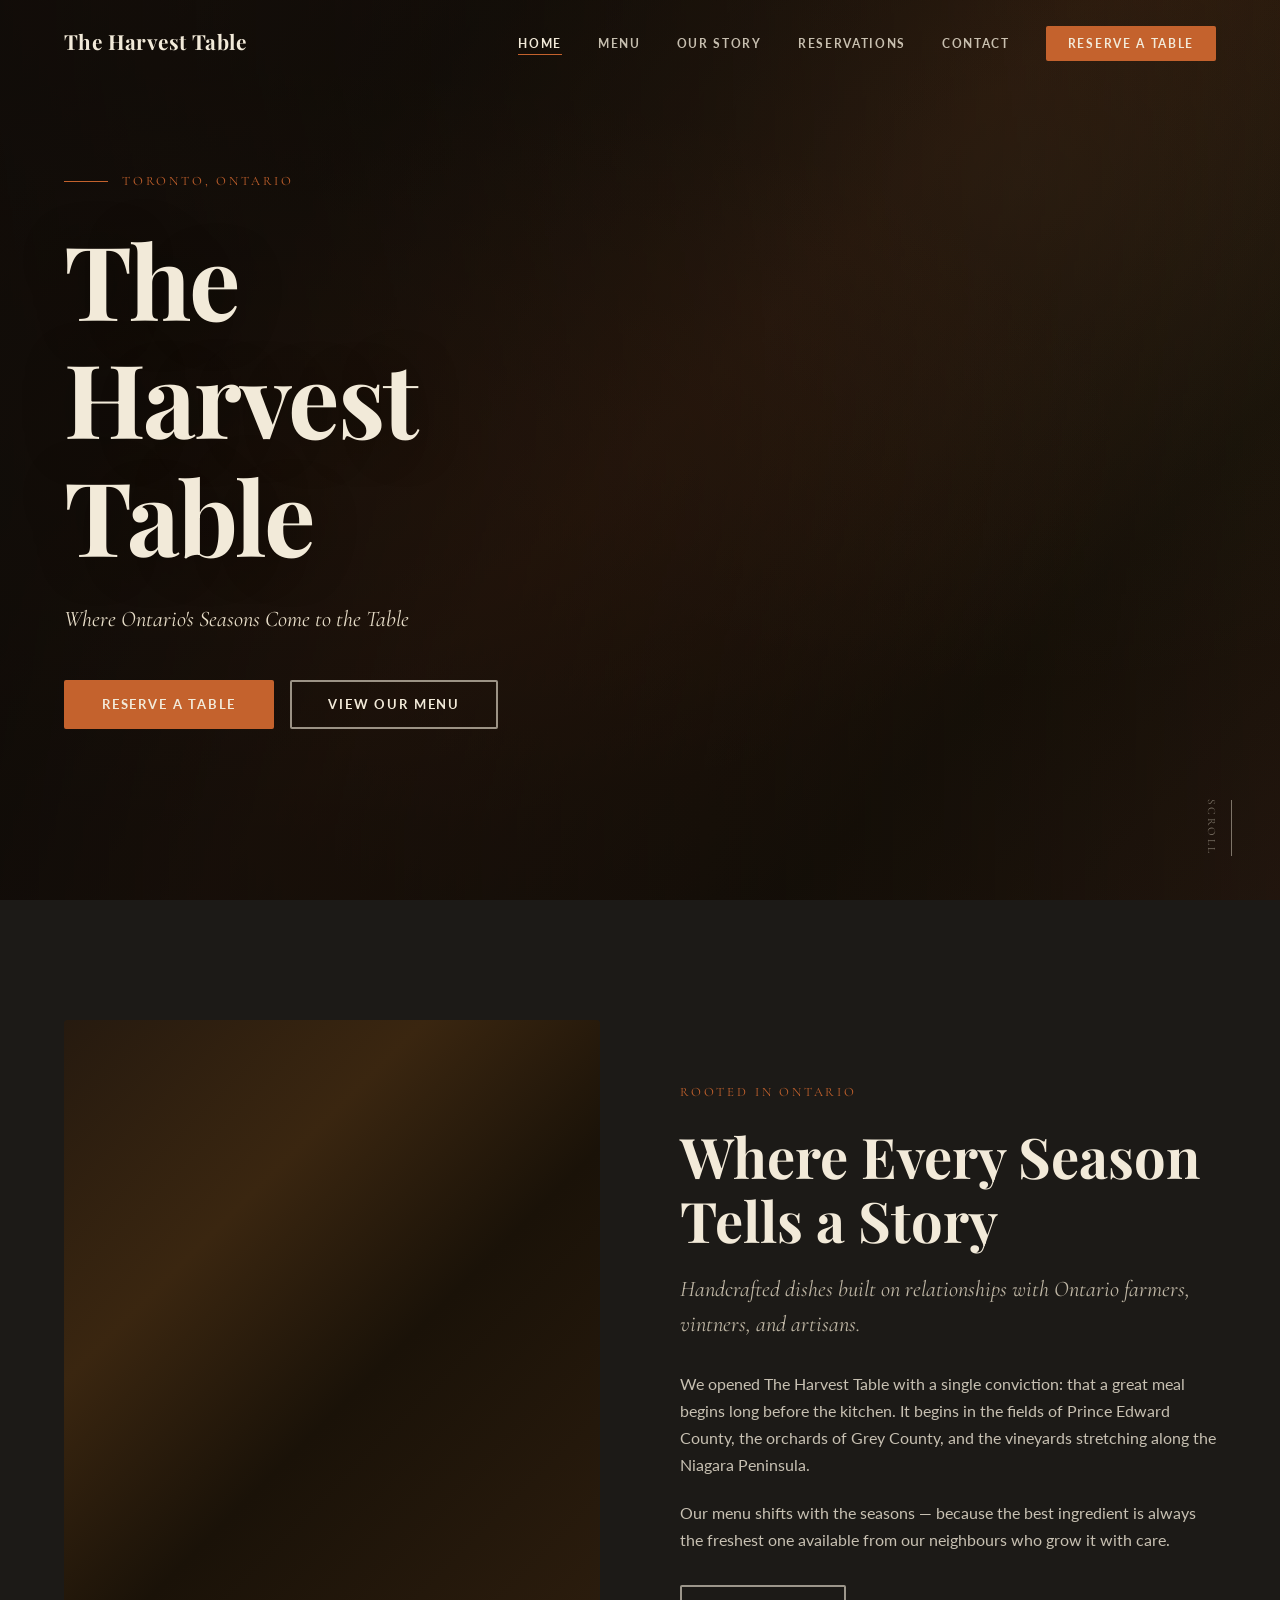
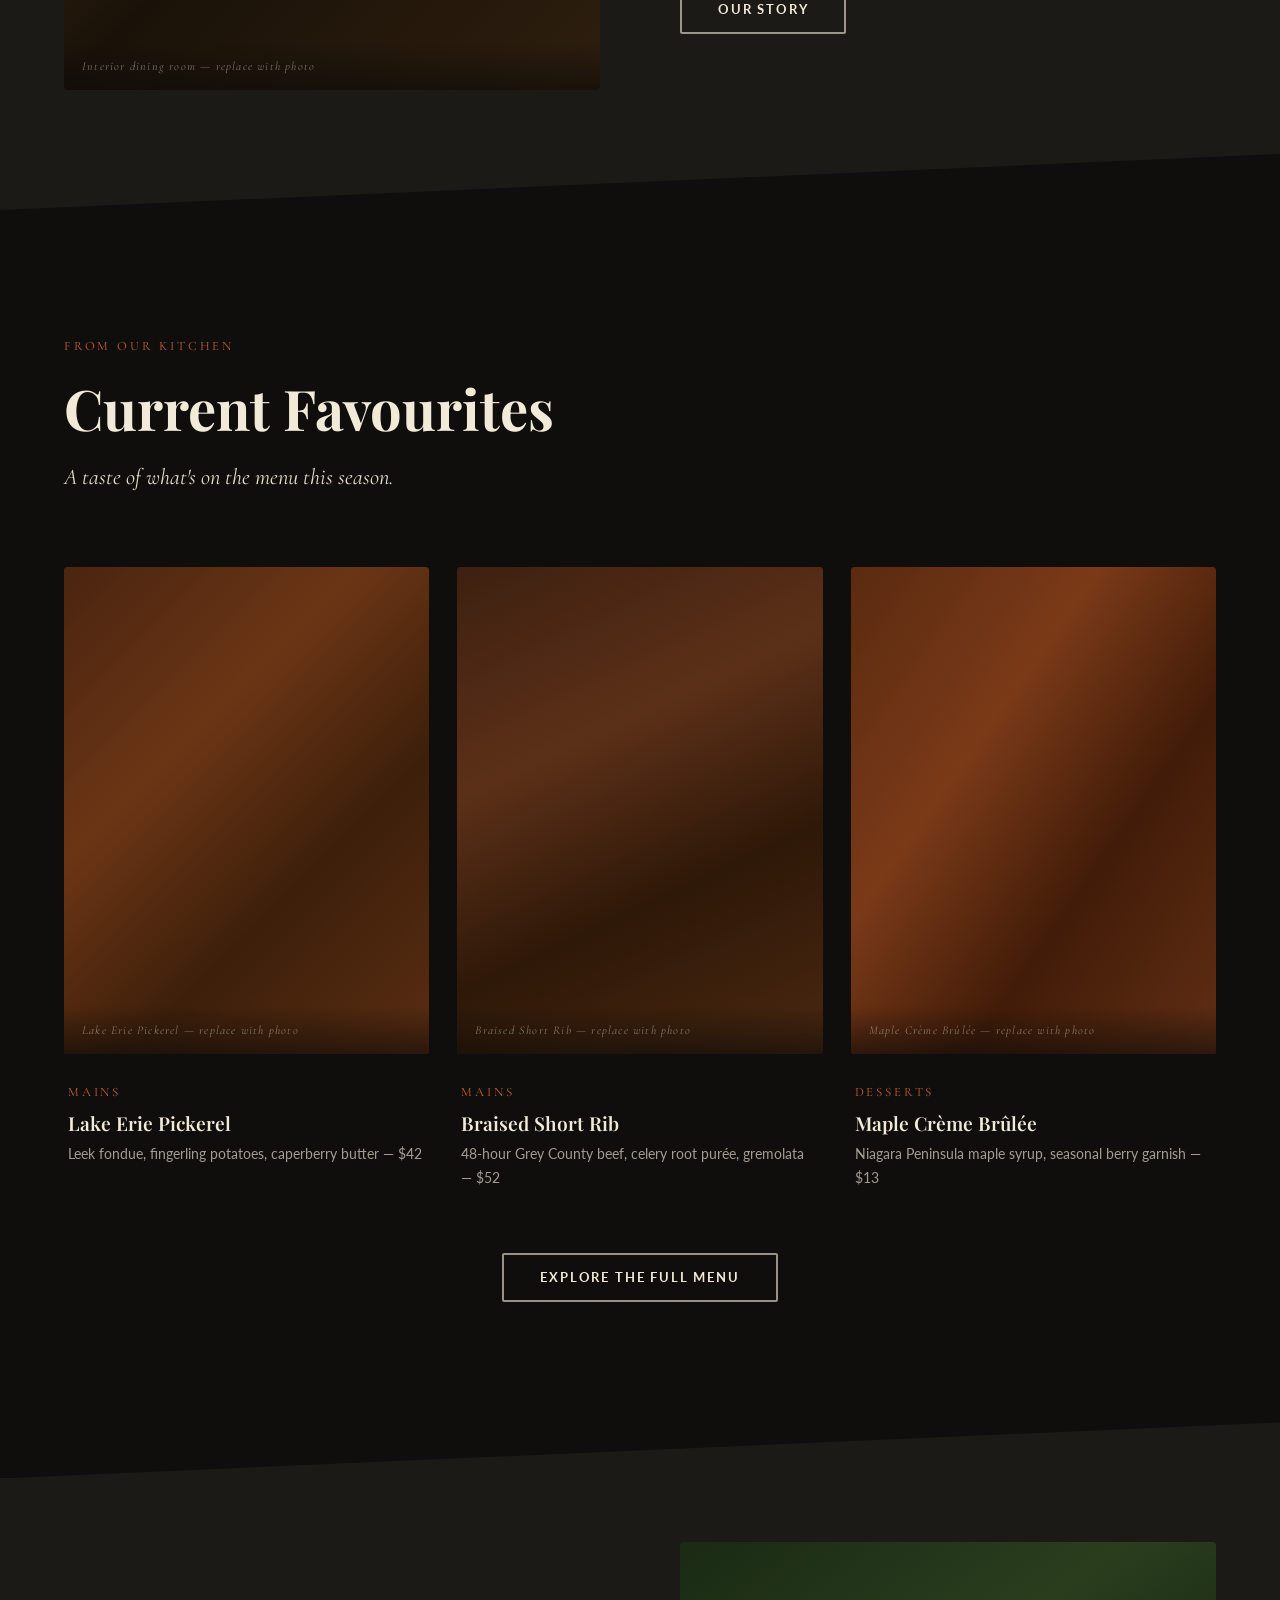
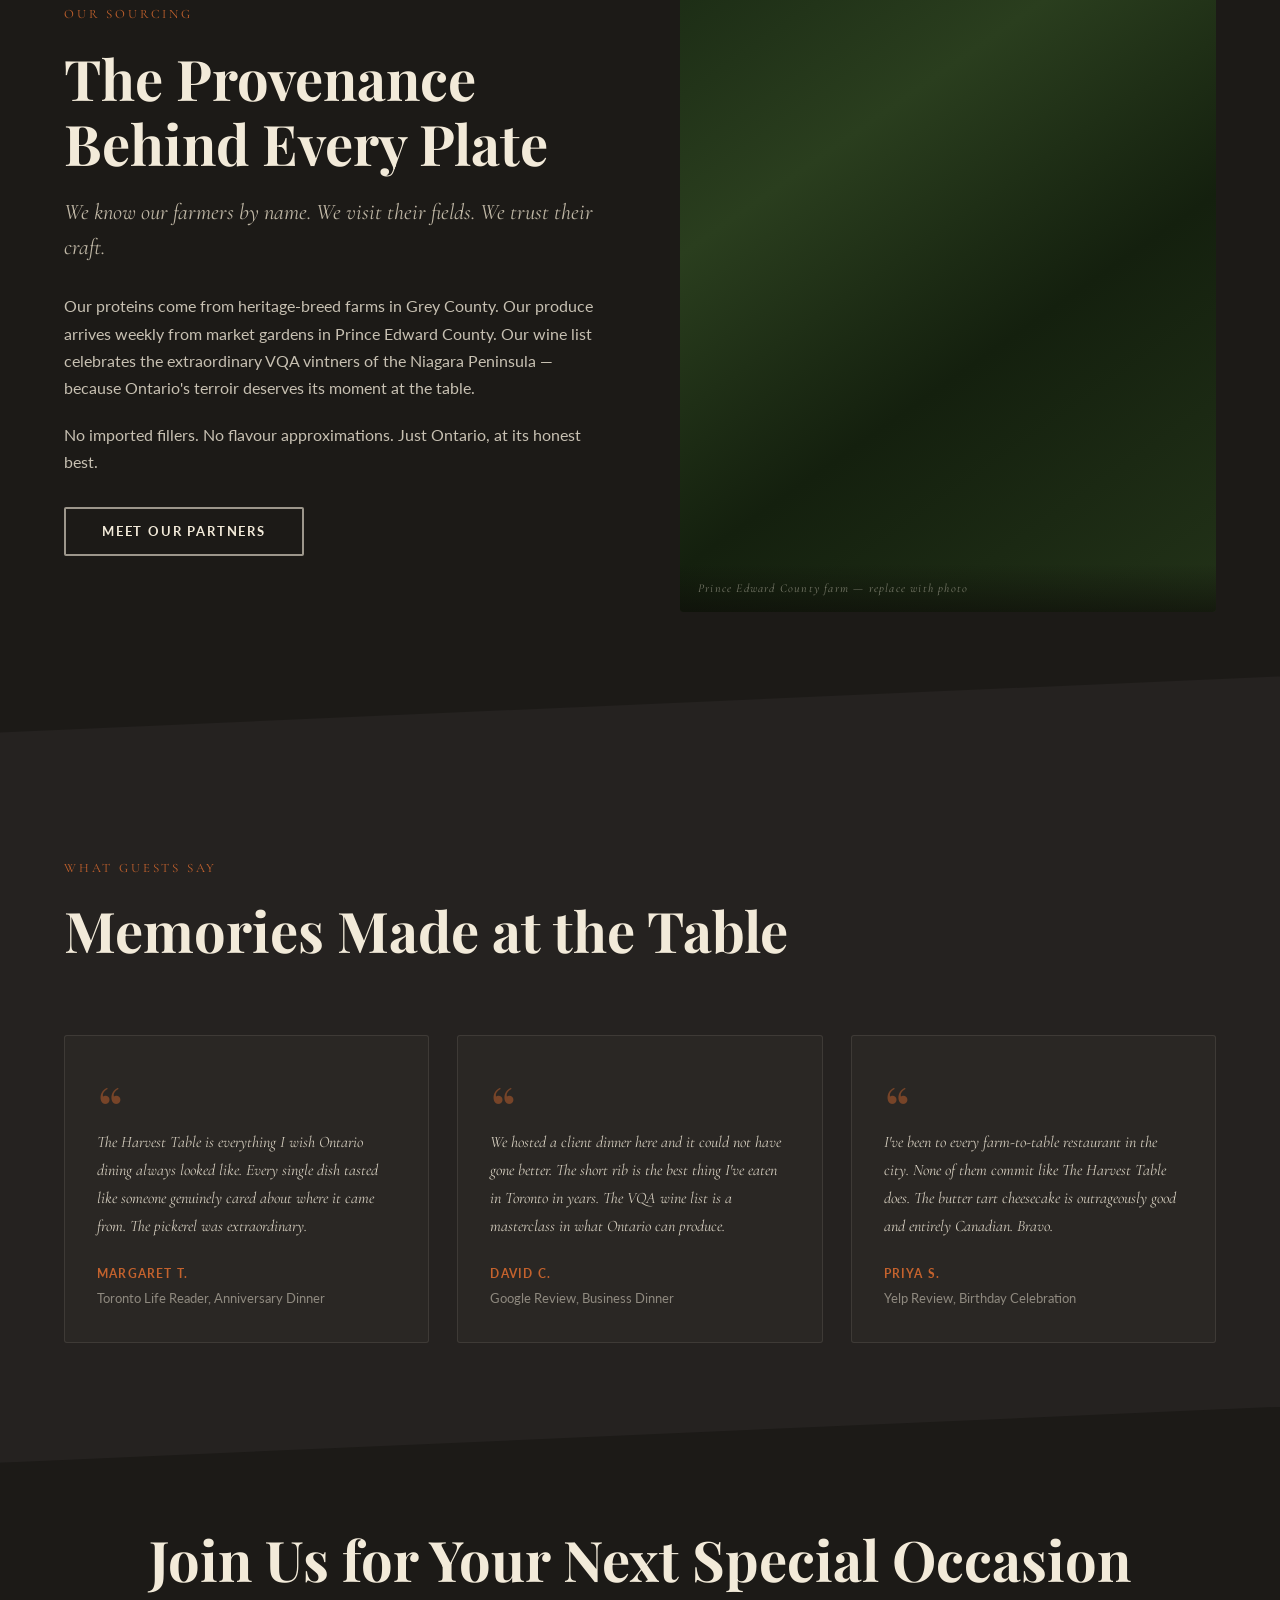
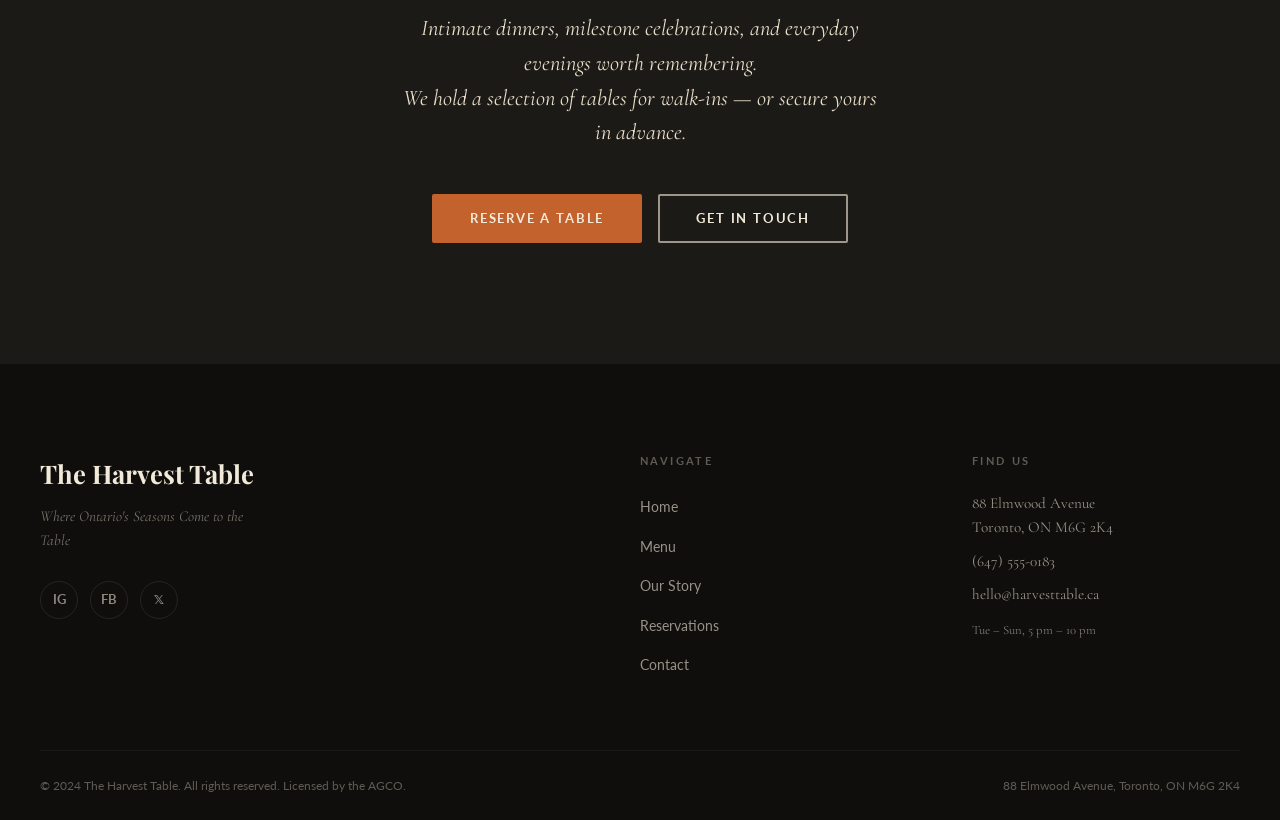
==== index.html @ bc784bae "Initial commit: The Harvest Table restaurant template" ====
<!DOCTYPE html>
<html lang="en-CA">
<head>
  <meta charset="UTF-8" />
  <meta name="viewport" content="width=device-width, initial-scale=1.0" />
  <title>The Harvest Table — Toronto, Ontario</title>
  <meta name="description" content="The Harvest Table in Toronto's Annex neighbourhood. Farm-to-table dining celebrating Ontario's seasonal bounty — Niagara Peninsula, Prince Edward County, Grey County." />
  <link rel="preconnect" href="https://fonts.googleapis.com" />
  <link rel="preconnect" href="https://fonts.gstatic.com" crossorigin />
  <link href="https://fonts.googleapis.com/css2?family=Playfair+Display:ital,wght@0,400;0,600;0,700;1,400;1,700&family=Cormorant+Garamond:ital,wght@0,400;0,500;0,600;1,400;1,500;1,600&family=Lato:wght@300;400;700;900&display=swap" rel="stylesheet" />
  <link rel="stylesheet" href="styles.css" />
</head>
<body>

<!-- ═══════════════════════ NAV ═══════════════════════ -->
<nav class="nav" id="nav" role="navigation" aria-label="Main navigation">
  <div class="nav__inner">
    <a href="index.html" class="nav__logo" aria-label="The Harvest Table — Home">The Harvest Table</a>
    <button class="nav__toggle" aria-expanded="false" aria-controls="nav-links" aria-label="Open navigation">
      <span></span><span></span><span></span>
    </button>
    <ul class="nav__links" id="nav-links">
      <li><a href="index.html">Home</a></li>
      <li><a href="menu.html">Menu</a></li>
      <li><a href="about.html">Our Story</a></li>
      <li><a href="reservations.html">Reservations</a></li>
      <li><a href="contact.html">Contact</a></li>
      <li><a href="reservations.html" class="nav__reserve">Reserve a Table</a></li>
    </ul>
  </div>
</nav>

<!-- ═══════════════════════ HERO ═══════════════════════ -->
<section class="hero" aria-label="Welcome">
  <div class="hero__bg" role="presentation"></div>
  <div class="hero__texture" role="presentation"></div>
  <div class="hero__overlay" role="presentation"></div>

  <div class="hero__content">
    <div class="hero__inner">
      <div class="hero__label">
        <span class="label">Toronto, Ontario</span>
      </div>
      <h1>The<br />Harvest<br />Table</h1>
      <p class="sub">Where Ontario's Seasons Come to the Table</p>
      <div class="hero__ctas">
        <a href="reservations.html" class="btn btn--primary">Reserve a Table</a>
        <a href="menu.html" class="btn btn--outline">View Our Menu</a>
      </div>
    </div>
  </div>

  <div class="hero__scroll" aria-hidden="true">
    <div class="hero__scroll-line"></div>
    <span>Scroll</span>
  </div>
</section>

<!-- ═══════════════════════ INTRO SPLIT ═══════════════════════ -->
<section class="section section--dark" aria-label="Introduction">
  <div class="split reveal">
    <div class="split__image">
      <div class="photo-placeholder photo-placeholder--interior" role="img" aria-label="The warm, candlelit interior of The Harvest Table dining room">
        <!-- PHOTO SWAP INSTRUCTIONS: Replace this div with an <img> tag.
             Recommended size: 800×1000px. File: images/interior-dining.jpg -->
        <div class="photo-placeholder__label">Interior dining room — replace with photo</div>
      </div>
    </div>
    <div class="split__text">
      <span class="label">Rooted in Ontario</span>
      <h2>Where Every Season Tells a Story</h2>
      <p class="sub">Handcrafted dishes built on relationships with Ontario farmers, vintners, and artisans.</p>
      <p>We opened The Harvest Table with a single conviction: that a great meal begins long before the kitchen. It begins in the fields of Prince Edward County, the orchards of Grey County, and the vineyards stretching along the Niagara Peninsula.</p>
      <p>Our menu shifts with the seasons — because the best ingredient is always the freshest one available from our neighbours who grow it with care.</p>
      <a href="about.html" class="btn btn--outline">Our Story</a>
    </div>
  </div>
</section>

<!-- ═══════════════════════ FEATURED DISHES ═══════════════════════ -->
<section class="section section--darker section--clip-both" aria-label="Featured dishes">
  <div class="container">
    <div class="section__header reveal">
      <span class="label">From Our Kitchen</span>
      <h2>Current Favourites</h2>
      <p class="sub">A taste of what's on the menu this season.</p>
    </div>

    <div class="dishes-grid">
      <div class="dish-card reveal reveal--delay-1">
        <div class="dish-card__image">
          <div class="photo-placeholder photo-placeholder--dish-1" role="img" aria-label="Pan-seared Lake Erie pickerel with leek fondue and fingerling potatoes">
            <!-- PHOTO SWAP INSTRUCTIONS: Replace with images/dish-pickerel.jpg -->
            <div class="photo-placeholder__label">Lake Erie Pickerel — replace with photo</div>
          </div>
        </div>
        <div class="dish-card__body">
          <span class="label">Mains</span>
          <h3>Lake Erie Pickerel</h3>
          <p>Leek fondue, fingerling potatoes, caperberry butter — $42</p>
        </div>
      </div>

      <div class="dish-card reveal reveal--delay-2">
        <div class="dish-card__image">
          <div class="photo-placeholder photo-placeholder--dish-2" role="img" aria-label="Braised Grey County short rib with celery root purée and gremolata">
            <!-- PHOTO SWAP INSTRUCTIONS: Replace with images/dish-shortrib.jpg -->
            <div class="photo-placeholder__label">Braised Short Rib — replace with photo</div>
          </div>
        </div>
        <div class="dish-card__body">
          <span class="label">Mains</span>
          <h3>Braised Short Rib</h3>
          <p>48-hour Grey County beef, celery root purée, gremolata — $52</p>
        </div>
      </div>

      <div class="dish-card reveal reveal--delay-3">
        <div class="dish-card__image">
          <div class="photo-placeholder photo-placeholder--dish-3" role="img" aria-label="Maple Crème Brûlée with Niagara Peninsula maple syrup and seasonal berries">
            <!-- PHOTO SWAP INSTRUCTIONS: Replace with images/dish-brulee.jpg -->
            <div class="photo-placeholder__label">Maple Crème Brûlée — replace with photo</div>
          </div>
        </div>
        <div class="dish-card__body">
          <span class="label">Desserts</span>
          <h3>Maple Crème Brûlée</h3>
          <p>Niagara Peninsula maple syrup, seasonal berry garnish — $13</p>
        </div>
      </div>
    </div>

    <div style="text-align:center; margin-top: 56px;" class="reveal">
      <a href="menu.html" class="btn btn--outline">Explore the Full Menu</a>
    </div>
  </div>
</section>

<!-- ═══════════════════════ SOURCING SPLIT ═══════════════════════ -->
<section class="section section--dark" aria-label="Sourcing philosophy">
  <div class="split split--reverse reveal">
    <div class="split__text">
      <span class="label">Our Sourcing</span>
      <h2>The Provenance Behind Every Plate</h2>
      <p class="sub">We know our farmers by name. We visit their fields. We trust their craft.</p>
      <p>Our proteins come from heritage-breed farms in Grey County. Our produce arrives weekly from market gardens in Prince Edward County. Our wine list celebrates the extraordinary VQA vintners of the Niagara Peninsula — because Ontario's terroir deserves its moment at the table.</p>
      <p>No imported fillers. No flavour approximations. Just Ontario, at its honest best.</p>
      <a href="about.html" class="btn btn--outline">Meet Our Partners</a>
    </div>
    <div class="split__image">
      <div class="photo-placeholder photo-placeholder--farm" role="img" aria-label="Rolling farm fields of Prince Edward County at harvest time">
        <!-- PHOTO SWAP INSTRUCTIONS: Replace with images/farm-pec.jpg -->
        <div class="photo-placeholder__label">Prince Edward County farm — replace with photo</div>
      </div>
    </div>
  </div>
</section>

<!-- ═══════════════════════ TESTIMONIALS ═══════════════════════ -->
<section class="section section--mid section--clip-top" aria-label="Guest reviews">
  <div class="container">
    <div class="section__header reveal">
      <span class="label">What Guests Say</span>
      <h2>Memories Made at the Table</h2>
    </div>

    <div class="testimonials__grid">
      <div class="testimonial reveal reveal--delay-1">
        <div class="testimonial__quote" aria-hidden="true">&ldquo;</div>
        <p class="testimonial__text">The Harvest Table is everything I wish Ontario dining always looked like. Every single dish tasted like someone genuinely cared about where it came from. The pickerel was extraordinary.</p>
        <p class="testimonial__author">Margaret T.</p>
        <p class="testimonial__source">Toronto Life Reader, Anniversary Dinner</p>
      </div>

      <div class="testimonial reveal reveal--delay-2">
        <div class="testimonial__quote" aria-hidden="true">&ldquo;</div>
        <p class="testimonial__text">We hosted a client dinner here and it could not have gone better. The short rib is the best thing I've eaten in Toronto in years. The VQA wine list is a masterclass in what Ontario can produce.</p>
        <p class="testimonial__author">David C.</p>
        <p class="testimonial__source">Google Review, Business Dinner</p>
      </div>

      <div class="testimonial reveal reveal--delay-3">
        <div class="testimonial__quote" aria-hidden="true">&ldquo;</div>
        <p class="testimonial__text">I've been to every farm-to-table restaurant in the city. None of them commit like The Harvest Table does. The butter tart cheesecake is outrageously good and entirely Canadian. Bravo.</p>
        <p class="testimonial__author">Priya S.</p>
        <p class="testimonial__source">Yelp Review, Birthday Celebration</p>
      </div>
    </div>
  </div>
</section>

<!-- ═══════════════════════ CTA BANNER ═══════════════════════ -->
<section class="section section--dark cta-banner section--clip-top" aria-label="Reservation call to action">
  <h2 class="reveal">Join Us for Your Next Special Occasion</h2>
  <p class="sub reveal reveal--delay-1">Intimate dinners, milestone celebrations, and everyday evenings worth remembering.<br />We hold a selection of tables for walk-ins — or secure yours in advance.</p>
  <div class="cta-banner__actions reveal reveal--delay-2">
    <a href="reservations.html" class="btn btn--primary">Reserve a Table</a>
    <a href="contact.html" class="btn btn--outline">Get in Touch</a>
  </div>
</section>

<!-- ═══════════════════════ FOOTER ═══════════════════════ -->
<footer class="footer" role="contentinfo">
  <div class="footer__inner">
    <div class="footer__brand">
      <p class="footer__logo">The Harvest Table</p>
      <p class="footer__tagline">Where Ontario's Seasons Come to the Table</p>
      <nav class="footer__social" aria-label="Social media">
        <a href="#" aria-label="Instagram">IG</a>
        <a href="#" aria-label="Facebook">FB</a>
        <a href="#" aria-label="Twitter / X">𝕏</a>
      </nav>
    </div>

    <div class="footer__col">
      <p class="footer__col-heading">Navigate</p>
      <ul class="footer__nav-list">
        <li><a href="index.html">Home</a></li>
        <li><a href="menu.html">Menu</a></li>
        <li><a href="about.html">Our Story</a></li>
        <li><a href="reservations.html">Reservations</a></li>
        <li><a href="contact.html">Contact</a></li>
      </ul>
    </div>

    <div class="footer__col">
      <p class="footer__col-heading">Find Us</p>
      <ul class="footer__contact-list">
        <li>88 Elmwood Avenue<br />Toronto, ON M6G 2K4</li>
        <li><a href="tel:6475550183">(647) 555-0183</a></li>
        <li><a href="mailto:hello@harvesttable.ca">hello@harvesttable.ca</a></li>
        <li style="margin-top: 4px; font-size: 0.8rem; opacity: 0.5;">Tue – Sun, 5 pm – 10 pm</li>
      </ul>
    </div>
  </div>

  <div class="footer__bottom">
    <p>&copy; 2024 The Harvest Table. All rights reserved. Licensed by the AGCO.</p>
    <p>88 Elmwood Avenue, Toronto, ON M6G 2K4</p>
  </div>
</footer>

<script src="main.js"></script>
</body>
</html>
---- styles.css ----
/* =====================================================
   THE HARVEST TABLE — styles.css
   Warm editorial maximalism for Ontario restaurants
   ===================================================== */

/* --- 0. Custom Properties --- */
:root {
  --charcoal: #1C1A17;
  --parchment: #F2EAD9;
  --terracotta: #C4622D;
  --sage: #7A8C6E;
  --off-black: #0F0E0C;
  --parchment-dark: #E8DEC9;
  --charcoal-light: #252220;

  --font-display: 'Playfair Display', Georgia, serif;
  --font-sub: 'Cormorant Garamond', Georgia, serif;
  --font-body: 'Lato', system-ui, sans-serif;

  --nav-height: 84px;
  --section-pad: 120px 24px;
  --max-width: 1200px;

  --ease-out-expo: cubic-bezier(0.16, 1, 0.3, 1);
  --transition: 0.35s var(--ease-out-expo);
}

/* --- 1. Reset & Base --- */
*, *::before, *::after { box-sizing: border-box; margin: 0; padding: 0; }

html { scroll-behavior: smooth; font-size: 16px; }

body {
  background-color: var(--charcoal);
  color: var(--parchment);
  font-family: var(--font-body);
  line-height: 1.7;
  overflow-x: hidden;
}

img { display: block; max-width: 100%; height: auto; }
a { color: inherit; text-decoration: none; }
ul { list-style: none; }
button { cursor: pointer; border: none; background: none; font: inherit; }

.container {
  max-width: var(--max-width);
  margin-inline: auto;
  padding-inline: 24px;
}

/* --- 2. Typography --- */
h1, h2, h3, h4 { font-family: var(--font-display); line-height: 1.15; }

h1 { font-size: clamp(3rem, 8vw, 7rem); font-weight: 700; letter-spacing: -0.02em; }
h2 { font-size: clamp(2rem, 5vw, 3.5rem); font-weight: 700; }
h3 { font-size: clamp(1.4rem, 3vw, 2rem); font-weight: 600; }
h4 { font-size: 1.2rem; font-weight: 600; }

.label {
  font-family: var(--font-sub);
  font-size: 0.8rem;
  letter-spacing: 0.22em;
  text-transform: uppercase;
  color: var(--terracotta);
  display: inline-block;
}

.sub {
  font-family: var(--font-sub);
  font-size: clamp(1.1rem, 2vw, 1.4rem);
  font-style: italic;
  color: var(--parchment-dark);
  line-height: 1.55;
}

p { max-width: 65ch; }

/* --- 3. Buttons --- */
.btn {
  display: inline-block;
  padding: 16px 36px;
  font-family: var(--font-body);
  font-size: 0.8125rem;
  font-weight: 700;
  letter-spacing: 0.14em;
  text-transform: uppercase;
  transition: var(--transition);
  border-radius: 2px;
  line-height: 1;
}

.btn--primary {
  background: var(--terracotta);
  color: var(--parchment);
  border: 2px solid var(--terracotta);
}
.btn--primary:hover {
  background: #ad5628;
  border-color: #ad5628;
  transform: translateY(-3px);
  box-shadow: 0 10px 28px rgba(196, 98, 45, 0.35);
}

.btn--outline {
  background: transparent;
  color: var(--parchment);
  border: 2px solid rgba(242, 234, 217, 0.6);
}
.btn--outline:hover {
  background: var(--parchment);
  color: var(--charcoal);
  border-color: var(--parchment);
  transform: translateY(-3px);
}

.btn--dark {
  background: var(--charcoal);
  color: var(--parchment);
  border: 2px solid var(--charcoal);
}
.btn--dark:hover {
  background: var(--off-black);
  transform: translateY(-3px);
}

/* --- 4. Navigation --- */
.nav {
  position: fixed;
  top: 0;
  left: 0;
  right: 0;
  z-index: 100;
  height: var(--nav-height);
  transition: background 0.45s ease, box-shadow 0.45s ease;
}

.nav--scrolled {
  background: var(--off-black);
  box-shadow: 0 2px 32px rgba(0, 0, 0, 0.5);
}

.nav__inner {
  display: flex;
  align-items: center;
  justify-content: space-between;
  height: 100%;
  max-width: var(--max-width);
  margin-inline: auto;
  padding-inline: 24px;
}

.nav__logo {
  font-family: var(--font-display);
  font-size: 1.3rem;
  font-weight: 700;
  color: var(--parchment);
  letter-spacing: 0.02em;
  transition: color 0.25s;
  flex-shrink: 0;
}
.nav__logo:hover { color: var(--terracotta); }

.nav__links {
  display: flex;
  gap: 36px;
  align-items: center;
}

.nav__links a {
  font-family: var(--font-body);
  font-size: 0.75rem;
  font-weight: 700;
  letter-spacing: 0.14em;
  text-transform: uppercase;
  color: var(--parchment);
  opacity: 0.8;
  transition: opacity 0.2s, color 0.2s;
  position: relative;
}
.nav__links a::after {
  content: '';
  position: absolute;
  bottom: -4px;
  left: 0;
  right: 0;
  height: 1px;
  background: var(--terracotta);
  transform: scaleX(0);
  transform-origin: left;
  transition: transform 0.3s var(--ease-out-expo);
}
.nav__links a:hover,
.nav__links a.active { opacity: 1; }
.nav__links a:hover::after,
.nav__links a.active::after { transform: scaleX(1); }

.nav__reserve {
  padding: 10px 22px !important;
  background: var(--terracotta) !important;
  color: var(--parchment) !important;
  border-radius: 2px;
  opacity: 1 !important;
  transition: background 0.25s !important;
}
.nav__reserve:hover { background: #ad5628 !important; }
.nav__reserve::after { display: none !important; }

.nav__toggle {
  display: none;
  flex-direction: column;
  justify-content: center;
  gap: 5px;
  width: 30px;
  height: 30px;
  padding: 0;
}
.nav__toggle span {
  display: block;
  height: 2px;
  background: var(--parchment);
  border-radius: 2px;
  transition: transform 0.3s, opacity 0.3s;
}
.nav__toggle.is-open span:nth-child(1) { transform: translateY(7px) rotate(45deg); }
.nav__toggle.is-open span:nth-child(2) { opacity: 0; transform: scaleX(0); }
.nav__toggle.is-open span:nth-child(3) { transform: translateY(-7px) rotate(-45deg); }

/* --- 5. Hero --- */
.hero {
  position: relative;
  height: 100vh;
  min-height: 700px;
  display: flex;
  align-items: center;
  overflow: hidden;
  background: var(--off-black);
}

.hero__bg {
  position: absolute;
  inset: -10% 0;
  background: linear-gradient(
    135deg,
    #2E1A0E 0%,
    #1C1208 25%,
    #341C0C 50%,
    #1A1208 75%,
    #261810 100%
  );
  will-change: transform;
}

.hero__texture {
  position: absolute;
  inset: 0;
  background-image:
    radial-gradient(ellipse at 20% 50%, rgba(196, 98, 45, 0.12) 0%, transparent 60%),
    radial-gradient(ellipse at 80% 20%, rgba(122, 140, 110, 0.08) 0%, transparent 50%);
}

.hero__overlay {
  position: absolute;
  inset: 0;
  background: linear-gradient(
    to right,
    rgba(12, 10, 8, 0.82) 0%,
    rgba(12, 10, 8, 0.5) 55%,
    rgba(12, 10, 8, 0.1) 100%
  );
}

.hero__content {
  position: relative;
  z-index: 2;
  width: 100%;
  max-width: var(--max-width);
  margin-inline: auto;
  padding-inline: 24px;
}

.hero__inner { max-width: 640px; }

.hero__label {
  display: flex;
  align-items: center;
  gap: 14px;
  margin-bottom: 28px;
}
.hero__label::before {
  content: '';
  display: block;
  width: 44px;
  height: 1px;
  background: var(--terracotta);
  flex-shrink: 0;
}

.hero h1 {
  color: var(--parchment);
  margin-bottom: 28px;
  text-shadow: 0 2px 48px rgba(0, 0, 0, 0.4);
}

.hero .sub { margin-bottom: 44px; max-width: 440px; }

.hero__ctas { display: flex; gap: 16px; flex-wrap: wrap; }

.hero__scroll {
  position: absolute;
  bottom: 44px;
  right: 48px;
  display: flex;
  flex-direction: column;
  align-items: center;
  gap: 10px;
  opacity: 0.45;
  z-index: 2;
  writing-mode: vertical-rl;
}
.hero__scroll span {
  font-family: var(--font-sub);
  font-size: 0.7rem;
  letter-spacing: 0.22em;
  text-transform: uppercase;
}
.hero__scroll-line {
  width: 1px;
  height: 56px;
  background: var(--parchment);
  animation: scrollPulse 2s ease-in-out infinite;
}
@keyframes scrollPulse {
  0%, 100% { opacity: 0.3; transform: scaleY(0.6); }
  50% { opacity: 1; transform: scaleY(1); }
}

/* --- 6. Section Utilities --- */
.section { padding: var(--section-pad); }

.section--dark { background: var(--charcoal); }
.section--darker { background: var(--off-black); }
.section--light { background: var(--parchment); color: var(--charcoal); }
.section--mid { background: var(--charcoal-light); }

.section--light .label { color: var(--terracotta); }
.section--light h2 { color: var(--charcoal); }
.section--light p { color: var(--charcoal); opacity: 0.8; }
.section--light .sub { color: rgba(28, 26, 23, 0.75); }

.section--clip-top {
  clip-path: polygon(0 56px, 100% 0, 100% 100%, 0 100%);
  margin-top: -56px;
  padding-top: calc(120px + 56px);
}
.section--clip-both {
  clip-path: polygon(0 56px, 100% 0, 100% calc(100% - 56px), 0 100%);
  margin-top: -56px;
  margin-bottom: -56px;
  padding-top: calc(120px + 56px);
  padding-bottom: calc(120px + 56px);
}
.section--clip-bottom {
  clip-path: polygon(0 0, 100% 0, 100% calc(100% - 56px), 0 100%);
  padding-bottom: calc(120px + 56px);
}

.section__header { margin-bottom: 72px; }
.section__header .label { margin-bottom: 18px; }
.section__header h2 { margin-bottom: 20px; }
.section__header .sub { max-width: 55ch; }

/* --- 7. Two-Column Alternating Splits --- */
.split {
  display: grid;
  grid-template-columns: 1fr 1fr;
  gap: 80px;
  align-items: center;
  max-width: var(--max-width);
  margin-inline: auto;
  padding-inline: 24px;
}

.split + .split { margin-top: 100px; }

.split--reverse .split__image { order: 2; }
.split--reverse .split__text  { order: 1; }

.split__image {
  aspect-ratio: 4 / 5;
  border-radius: 3px;
  overflow: hidden;
  position: relative;
}

.split__text .label   { margin-bottom: 20px; }
.split__text h2       { margin-bottom: 20px; }
.split__text .sub     { margin-bottom: 28px; }
.split__text p        { margin-bottom: 20px; opacity: 0.8; }
.split__text .btn     { margin-top: 12px; }

/* --- 8. Photo Placeholders --- */
.photo-placeholder {
  width: 100%;
  height: 100%;
  display: flex;
  align-items: flex-end;
  justify-content: flex-start;
  border-radius: 3px;
  position: relative;
  overflow: hidden;
}

.photo-placeholder--food-hero {
  background: linear-gradient(145deg, #3A1E0C 0%, #5C2D12 30%, #2A1508 55%, #4A2410 80%, #1E1008 100%);
}
.photo-placeholder--dish-1 {
  background: linear-gradient(135deg, #4A2510 0%, #6B3515 35%, #3D1F0A 65%, #5A2D12 100%);
}
.photo-placeholder--dish-2 {
  background: linear-gradient(155deg, #3D2010 0%, #5C3018 35%, #2E1808 65%, #4A2810 100%);
}
.photo-placeholder--dish-3 {
  background: linear-gradient(125deg, #5A2A10 0%, #7A3A18 35%, #421C08 65%, #602E14 100%);
}
.photo-placeholder--interior {
  background: linear-gradient(135deg, #261A0F 0%, #3A2610 30%, #1A1208 55%, #2E1E0E 100%);
}
.photo-placeholder--farm {
  background: linear-gradient(145deg, #1A2A14 0%, #2A3E1E 30%, #14200E 60%, #223218 100%);
}
.photo-placeholder--chef {
  background: linear-gradient(135deg, #1C1812 0%, #2E2418 30%, #161210 60%, #241E15 100%);
}
.photo-placeholder--wine {
  background: linear-gradient(145deg, #1A0F22 0%, #2A1835 30%, #120C1A 60%, #221538 100%);
}
.photo-placeholder--terrace {
  background: linear-gradient(135deg, #1E1A10 0%, #30260E 30%, #161208 60%, #28200E 100%);
}

.photo-placeholder__label {
  position: absolute;
  bottom: 0;
  left: 0;
  right: 0;
  padding: 14px 18px;
  background: linear-gradient(to top, rgba(12, 10, 8, 0.6) 0%, transparent 100%);
  font-family: var(--font-sub);
  font-size: 0.75rem;
  letter-spacing: 0.1em;
  color: rgba(242, 234, 217, 0.45);
  font-style: italic;
}

/* --- 9. Featured Dishes Grid --- */
.dishes-grid {
  display: grid;
  grid-template-columns: repeat(3, 1fr);
  gap: 28px;
  margin-top: 72px;
}

.dish-card {
  border-radius: 3px;
  overflow: hidden;
  transition: transform 0.45s var(--ease-out-expo), box-shadow 0.45s;
  cursor: default;
}
.dish-card:hover {
  transform: translateY(-10px);
  box-shadow: 0 28px 56px rgba(0, 0, 0, 0.55);
}

.dish-card__image {
  aspect-ratio: 3 / 4;
  overflow: hidden;
}
.dish-card__image .photo-placeholder {
  transition: transform 0.65s var(--ease-out-expo);
}
.dish-card:hover .dish-card__image .photo-placeholder {
  transform: scale(1.05);
}

.dish-card__body { padding: 22px 4px 8px; }
.dish-card__body .label { margin-bottom: 8px; }
.dish-card__body h3  { margin-bottom: 8px; font-size: 1.2rem; }
.dish-card__body p   { font-size: 0.875rem; opacity: 0.65; margin-bottom: 0; }

/* --- 10. Testimonials --- */
.testimonials__grid {
  display: grid;
  grid-template-columns: repeat(3, 1fr);
  gap: 28px;
}

.testimonial {
  padding: 40px 32px 32px;
  border: 1px solid rgba(242, 234, 217, 0.1);
  border-radius: 3px;
  position: relative;
  background: rgba(242, 234, 217, 0.025);
  transition: border-color 0.3s;
}
.testimonial:hover { border-color: rgba(196, 98, 45, 0.3); }

.testimonial__quote {
  font-family: var(--font-display);
  font-size: 4rem;
  color: var(--terracotta);
  line-height: 1;
  opacity: 0.5;
  margin-bottom: -12px;
}

.testimonial__text {
  font-family: var(--font-sub);
  font-size: 1rem;
  font-style: italic;
  line-height: 1.75;
  margin-bottom: 24px;
  opacity: 0.85;
}

.testimonial__author {
  font-size: 0.75rem;
  font-weight: 700;
  letter-spacing: 0.1em;
  text-transform: uppercase;
  color: var(--terracotta);
}
.testimonial__source {
  font-size: 0.8rem;
  opacity: 0.5;
  margin-top: 4px;
  margin-bottom: 0;
}

/* --- 11. CTA Banner --- */
.cta-banner {
  text-align: center;
  padding: var(--section-pad);
}
.cta-banner h2 { margin-bottom: 20px; }
.cta-banner .sub {
  margin: 0 auto 44px;
  max-width: 48ch;
}
.cta-banner__actions { display: flex; gap: 16px; justify-content: center; flex-wrap: wrap; }

/* --- 12. Menu Page --- */
.page-hero {
  height: 52vh;
  min-height: 380px;
  display: flex;
  align-items: flex-end;
  padding-bottom: 72px;
  position: relative;
  overflow: hidden;
  background: var(--off-black);
}

.page-hero__bg {
  position: absolute;
  inset: 0;
}

.page-hero__bg--food {
  background: linear-gradient(145deg, #2E1A0E 0%, #1C1208 35%, #3A2010 65%, #1A1510 100%);
}
.page-hero__bg--story {
  background: linear-gradient(145deg, #1A2A14 0%, #1C1208 35%, #2A200E 65%, #141210 100%);
}
.page-hero__bg--reserve {
  background: linear-gradient(145deg, #1A1520 0%, #1C1208 35%, #221810 65%, #141010 100%);
}
.page-hero__bg--contact {
  background: linear-gradient(145deg, #201510 0%, #1C1208 35%, #2A1C10 65%, #141010 100%);
}

.page-hero__overlay {
  position: absolute;
  inset: 0;
  background: linear-gradient(to top, rgba(12, 10, 8, 0.9) 0%, rgba(12, 10, 8, 0.25) 100%);
}

.page-hero__content {
  position: relative;
  z-index: 2;
  width: 100%;
  max-width: var(--max-width);
  margin-inline: auto;
  padding-inline: 24px;
}
.page-hero__content .label { margin-bottom: 16px; }

/* --- 13. Menu Tabs --- */
.menu-tabs {
  background: var(--off-black);
  border-bottom: 1px solid rgba(242, 234, 217, 0.08);
  position: sticky;
  top: var(--nav-height);
  z-index: 50;
}

.menu-tabs__inner {
  display: flex;
  max-width: var(--max-width);
  margin-inline: auto;
  padding-inline: 24px;
  overflow-x: auto;
  scrollbar-width: none;
}
.menu-tabs__inner::-webkit-scrollbar { display: none; }

.tab-btn {
  flex-shrink: 0;
  padding: 22px 36px;
  font-family: var(--font-body);
  font-size: 0.75rem;
  font-weight: 700;
  letter-spacing: 0.18em;
  text-transform: uppercase;
  color: var(--parchment);
  opacity: 0.45;
  border-bottom: 2px solid transparent;
  transition: opacity 0.2s, border-color 0.2s;
  white-space: nowrap;
}
.tab-btn.is-active { opacity: 1; border-bottom-color: var(--terracotta); }
.tab-btn:hover:not(.is-active) { opacity: 0.75; }

/* --- 14. Menu Content --- */
.menu-body {
  background: var(--charcoal);
  padding: 80px 24px 120px;
}

.menu-content {
  max-width: var(--max-width);
  margin-inline: auto;
}

.tab-panel { display: none; }
.tab-panel.is-active { display: block; }

.menu-panel__header {
  margin-bottom: 56px;
  padding-bottom: 36px;
  border-bottom: 1px solid rgba(242, 234, 217, 0.1);
}
.menu-panel__header .label { margin-bottom: 12px; }
.menu-panel__header h2 { font-size: clamp(2rem, 4vw, 2.8rem); margin-bottom: 12px; }
.menu-panel__header .sub { font-size: 1.05rem; }

.menu-grid {
  display: grid;
  grid-template-columns: 1fr 1fr;
  gap: 0 72px;
}

.menu-col {}

.menu-item {
  display: grid;
  grid-template-columns: 1fr auto;
  gap: 20px;
  align-items: start;
  padding: 26px 0;
  border-bottom: 1px solid rgba(242, 234, 217, 0.07);
}

.menu-item__name {
  font-family: var(--font-display);
  font-size: 1.05rem;
  font-weight: 700;
  margin-bottom: 5px;
  color: var(--parchment);
  line-height: 1.3;
}
.menu-item__desc {
  font-family: var(--font-sub);
  font-size: 0.875rem;
  font-style: italic;
  color: var(--parchment-dark);
  opacity: 0.6;
  line-height: 1.55;
  max-width: 36ch;
  margin-bottom: 0;
}
.menu-item__price {
  font-family: var(--font-display);
  font-size: 1rem;
  font-weight: 700;
  color: var(--terracotta);
  white-space: nowrap;
  padding-top: 3px;
}

/* Drinks sub-sections */
.drinks-group { margin-bottom: 52px; }
.drinks-group:last-child { margin-bottom: 0; }

.drinks-group__heading {
  font-family: var(--font-sub);
  font-size: 1rem;
  font-weight: 600;
  letter-spacing: 0.12em;
  text-transform: uppercase;
  color: var(--terracotta);
  margin-bottom: 4px;
  padding-bottom: 12px;
  border-bottom: 1px solid rgba(196, 98, 45, 0.25);
}

.menu-item--wine .menu-item__price {
  display: flex;
  flex-direction: column;
  align-items: flex-end;
  gap: 2px;
}
.menu-item--wine .price-glass { font-size: 0.8rem; opacity: 0.75; }
.menu-item--wine .price-bottle { font-size: 1rem; }

.menu-footer-notes {
  margin-top: 72px;
  padding-top: 44px;
  border-top: 1px solid rgba(242, 234, 217, 0.1);
  display: grid;
  grid-template-columns: 1fr 1fr;
  gap: 32px;
}
.menu-footer-notes p {
  font-family: var(--font-sub);
  font-size: 0.875rem;
  font-style: italic;
  opacity: 0.55;
  line-height: 1.65;
  max-width: none;
}

/* --- 15. Partners / Farm Grid --- */
.partners-grid {
  display: grid;
  grid-template-columns: repeat(3, 1fr);
  gap: 24px;
  margin-top: 56px;
}

.partner-card {
  padding: 32px;
  border: 1px solid rgba(242, 234, 217, 0.1);
  border-radius: 3px;
  transition: border-color 0.3s;
}
.partner-card:hover { border-color: rgba(122, 140, 110, 0.4); }

.partner-card__region {
  font-family: var(--font-sub);
  font-size: 0.75rem;
  letter-spacing: 0.18em;
  text-transform: uppercase;
  color: var(--sage);
  margin-bottom: 10px;
  display: block;
}
.partner-card h4 { margin-bottom: 10px; font-size: 1.05rem; }
.partner-card p  { font-size: 0.875rem; opacity: 0.65; margin-bottom: 0; max-width: none; }

/* --- 16. Timeline --- */
.timeline {
  position: relative;
  padding-left: 40px;
  margin-top: 56px;
}
.timeline::before {
  content: '';
  position: absolute;
  left: 0;
  top: 10px;
  bottom: 10px;
  width: 1px;
  background: linear-gradient(to bottom, var(--terracotta) 0%, rgba(196, 98, 45, 0.1) 100%);
}

.timeline__item {
  position: relative;
  padding-bottom: 44px;
}
.timeline__item:last-child { padding-bottom: 0; }

.timeline__dot {
  position: absolute;
  left: -44px;
  top: 6px;
  width: 10px;
  height: 10px;
  border-radius: 50%;
  background: var(--terracotta);
  box-shadow: 0 0 0 4px rgba(196, 98, 45, 0.15);
}

.timeline__year {
  font-family: var(--font-sub);
  font-size: 0.8rem;
  letter-spacing: 0.18em;
  text-transform: uppercase;
  color: var(--terracotta);
  margin-bottom: 6px;
  display: block;
}
.timeline__item h4 { margin-bottom: 8px; }
.timeline__item p  { opacity: 0.72; font-size: 0.925rem; max-width: 55ch; }

/* --- 17. Reservation & Contact Forms --- */
.form-section {
  padding: var(--section-pad);
  max-width: var(--max-width);
  margin-inline: auto;
}

.form-layout {
  display: grid;
  grid-template-columns: 1.4fr 1fr;
  gap: 64px;
  align-items: start;
  margin-top: 72px;
}

.booking-form,
.contact-form-wrap { display: flex; flex-direction: column; gap: 22px; }

.form__row {
  display: grid;
  grid-template-columns: 1fr 1fr;
  gap: 20px;
}

.form__field { display: flex; flex-direction: column; gap: 8px; }

label {
  font-family: var(--font-body);
  font-size: 0.7rem;
  font-weight: 700;
  letter-spacing: 0.15em;
  text-transform: uppercase;
  color: var(--parchment);
  opacity: 0.6;
}

.section--light label { color: var(--charcoal); opacity: 0.6; }

input,
select,
textarea {
  background: rgba(242, 234, 217, 0.06);
  border: 1px solid rgba(242, 234, 217, 0.15);
  border-radius: 2px;
  color: var(--parchment);
  font-family: var(--font-body);
  font-size: 0.9375rem;
  padding: 14px 16px;
  transition: border-color 0.2s, background 0.2s;
  width: 100%;
}
input:focus,
select:focus,
textarea:focus {
  outline: none;
  border-color: var(--terracotta);
  background: rgba(242, 234, 217, 0.09);
}
select option { background: var(--charcoal); color: var(--parchment); }
textarea { resize: vertical; min-height: 130px; }

.form__submit { margin-top: 4px; }

.form-status {
  font-size: 0.875rem;
  padding: 14px 18px;
  border-radius: 2px;
  display: none;
  line-height: 1.5;
}
.form-status--success {
  background: rgba(122, 140, 110, 0.15);
  border: 1px solid rgba(122, 140, 110, 0.5);
  color: var(--sage);
}
.form-status--error {
  background: rgba(196, 98, 45, 0.12);
  border: 1px solid rgba(196, 98, 45, 0.4);
  color: var(--terracotta);
}

/* Reservation Sidebar */
.reservation-sidebar {
  padding: 40px;
  background: rgba(242, 234, 217, 0.03);
  border: 1px solid rgba(242, 234, 217, 0.08);
  border-radius: 3px;
  position: sticky;
  top: calc(var(--nav-height) + 24px);
}
.reservation-sidebar h3 { font-size: 1.5rem; margin-bottom: 32px; }

.info-block { margin-bottom: 32px; }
.info-block .label { margin-bottom: 10px; }
.info-block p {
  opacity: 0.72;
  font-size: 0.9rem;
  line-height: 1.65;
  max-width: none;
  margin-bottom: 0;
}

.hours-table { width: 100%; border-collapse: collapse; margin-top: 8px; }
.hours-table td {
  padding: 6px 0;
  font-size: 0.875rem;
  opacity: 0.72;
  border: none;
  vertical-align: top;
  max-width: none;
}
.hours-table td:last-child { text-align: right; }

.payment-methods { display: flex; flex-wrap: wrap; gap: 8px; margin-top: 8px; }
.payment-tag {
  font-size: 0.7rem;
  font-weight: 700;
  letter-spacing: 0.1em;
  text-transform: uppercase;
  padding: 5px 12px;
  border: 1px solid rgba(242, 234, 217, 0.18);
  border-radius: 2px;
  opacity: 0.65;
}

/* --- 18. Contact Page --- */
.contact-layout {
  display: grid;
  grid-template-columns: 1fr 1fr;
  gap: 80px;
  align-items: start;
  margin-top: 72px;
}

.contact-info { display: flex; flex-direction: column; gap: 0; }

.contact-info__item {
  display: flex;
  gap: 22px;
  padding: 28px 0;
  border-bottom: 1px solid rgba(242, 234, 217, 0.07);
  align-items: flex-start;
}
.contact-info__item:first-child { padding-top: 0; }

.contact-info__icon {
  width: 42px;
  height: 42px;
  flex-shrink: 0;
  background: rgba(196, 98, 45, 0.1);
  border-radius: 50%;
  display: flex;
  align-items: center;
  justify-content: center;
  color: var(--terracotta);
  font-size: 1rem;
  margin-top: 2px;
}

.contact-info__meta {}
.contact-info__type {
  font-size: 0.7rem;
  font-weight: 700;
  letter-spacing: 0.15em;
  text-transform: uppercase;
  opacity: 0.45;
  margin-bottom: 6px;
  display: block;
}
.contact-info__value {
  font-family: var(--font-sub);
  font-size: 1.1rem;
  line-height: 1.55;
  margin-bottom: 0;
  max-width: none;
}

.map-placeholder {
  width: 100%;
  aspect-ratio: 4 / 3;
  background: linear-gradient(145deg, #181C12 0%, #1E2216 40%, #141810 100%);
  border-radius: 3px;
  display: flex;
  align-items: center;
  justify-content: center;
  margin-top: 32px;
  position: relative;
  overflow: hidden;
  border: 1px solid rgba(242, 234, 217, 0.05);
}
.map-placeholder__label {
  font-family: var(--font-sub);
  font-size: 0.875rem;
  font-style: italic;
  opacity: 0.35;
  text-align: center;
  padding: 20px;
  max-width: none;
  margin-bottom: 0;
}

/* Hours section on contact page */
.hours-grid {
  display: grid;
  grid-template-columns: repeat(3, 1fr);
  gap: 24px;
  margin-top: 64px;
}
.hours-card {
  padding: 28px;
  border: 1px solid rgba(242, 234, 217, 0.08);
  border-radius: 3px;
}
.hours-card .label { margin-bottom: 12px; }
.hours-card p {
  font-family: var(--font-sub);
  font-size: 1rem;
  line-height: 1.55;
  opacity: 0.75;
  margin-bottom: 0;
  max-width: none;
}

/* --- 19. 404 Page --- */
.page-404 {
  min-height: 100vh;
  display: flex;
  flex-direction: column;
  align-items: center;
  justify-content: center;
  text-align: center;
  padding: 40px 24px;
  background: var(--off-black);
}
.page-404__number {
  font-family: var(--font-display);
  font-size: clamp(8rem, 22vw, 16rem);
  font-weight: 700;
  line-height: 1;
  opacity: 0.06;
  user-select: none;
  margin-bottom: -16px;
  color: var(--parchment);
}
.page-404 .label { margin-bottom: 20px; }
.page-404 h2 { margin-bottom: 18px; }
.page-404 p  { margin: 0 auto 40px; opacity: 0.65; }

/* --- 20. Footer --- */
.footer {
  background: var(--off-black);
  border-top: 1px solid rgba(242, 234, 217, 0.05);
  padding: 88px 24px 0;
}

.footer__inner {
  display: grid;
  grid-template-columns: 2fr 1fr 1fr;
  gap: 64px;
  max-width: var(--max-width);
  margin-inline: auto;
  margin-bottom: 72px;
}

.footer__logo {
  font-family: var(--font-display);
  font-size: 1.6rem;
  font-weight: 700;
  margin-bottom: 10px;
}
.footer__tagline {
  font-family: var(--font-sub);
  font-style: italic;
  opacity: 0.45;
  font-size: 0.95rem;
  max-width: 30ch;
  line-height: 1.55;
  margin-bottom: 28px;
}
.footer__social { display: flex; gap: 12px; }
.footer__social a {
  display: flex;
  align-items: center;
  justify-content: center;
  width: 38px;
  height: 38px;
  border: 1px solid rgba(242, 234, 217, 0.18);
  border-radius: 50%;
  font-size: 0.8rem;
  font-weight: 700;
  opacity: 0.55;
  transition: opacity 0.2s, border-color 0.2s, color 0.2s;
}
.footer__social a:hover { opacity: 1; border-color: var(--terracotta); color: var(--terracotta); }

.footer__col-heading {
  font-size: 0.68rem;
  font-weight: 700;
  letter-spacing: 0.22em;
  text-transform: uppercase;
  opacity: 0.35;
  margin-bottom: 22px;
}

.footer__nav-list { display: flex; flex-direction: column; gap: 12px; }
.footer__nav-list a {
  font-size: 0.9rem;
  opacity: 0.6;
  transition: opacity 0.2s, color 0.2s;
}
.footer__nav-list a:hover { opacity: 1; color: var(--terracotta); }

.footer__contact-list { display: flex; flex-direction: column; gap: 10px; }
.footer__contact-list li {
  font-family: var(--font-sub);
  font-size: 0.95rem;
  opacity: 0.6;
  line-height: 1.55;
}

.footer__bottom {
  border-top: 1px solid rgba(242, 234, 217, 0.05);
  padding: 24px 0;
  max-width: var(--max-width);
  margin-inline: auto;
  display: flex;
  justify-content: space-between;
  align-items: center;
  flex-wrap: wrap;
  gap: 12px;
}
.footer__bottom p {
  font-size: 0.775rem;
  opacity: 0.35;
  margin-bottom: 0;
  max-width: none;
}

/* --- 21. Scroll Reveal --- */
.reveal {
  opacity: 0;
  transform: translateY(36px);
  transition: opacity 0.85s var(--ease-out-expo), transform 0.85s var(--ease-out-expo);
}
.reveal.is-visible { opacity: 1; transform: none; }
.reveal--delay-1 { transition-delay: 0.08s; }
.reveal--delay-2 { transition-delay: 0.18s; }
.reveal--delay-3 { transition-delay: 0.28s; }
.reveal--delay-4 { transition-delay: 0.40s; }
.reveal--fade {
  transform: none;
}

/* --- 22. Responsive --- */
@media (max-width: 1024px) {
  .split { grid-template-columns: 1fr; gap: 48px; padding-inline: 24px; }
  .split--reverse .split__image,
  .split--reverse .split__text { order: unset; }
  .split__image { aspect-ratio: 16 / 9; }

  .dishes-grid { grid-template-columns: repeat(2, 1fr); }
  .testimonials__grid { grid-template-columns: 1fr 1fr; }
  .partners-grid { grid-template-columns: 1fr 1fr; }
  .footer__inner { grid-template-columns: 1fr 1fr; }
  .menu-grid { grid-template-columns: 1fr; }
  .menu-footer-notes { grid-template-columns: 1fr; }
  .form-layout { grid-template-columns: 1fr; }
  .contact-layout { grid-template-columns: 1fr; gap: 48px; }
  .hours-grid { grid-template-columns: 1fr 1fr; }
  .reservation-sidebar { position: static; }
}

@media (max-width: 768px) {
  :root {
    --section-pad: 80px 20px;
    --nav-height: 68px;
  }

  .nav__links {
    display: none;
    position: fixed;
    inset: var(--nav-height) 0 0 0;
    background: var(--off-black);
    flex-direction: column;
    align-items: center;
    justify-content: center;
    gap: 32px;
    z-index: 99;
  }
  .nav__links.is-open { display: flex; }
  .nav__links a { font-size: 1.4rem; letter-spacing: 0.08em; opacity: 1; }
  .nav__links a::after { display: none; }
  .nav__reserve { display: none !important; }
  .nav__toggle { display: flex; }

  h1 { font-size: clamp(2.5rem, 12vw, 4rem); }

  .section--clip-top,
  .section--clip-both,
  .section--clip-bottom {
    clip-path: polygon(0 28px, 100% 0, 100% calc(100% - 28px), 0 100%);
    margin-top: -28px;
    margin-bottom: -28px;
    padding-top: calc(80px + 28px);
    padding-bottom: calc(80px + 28px);
  }
  .section--clip-top {
    margin-bottom: 0;
    padding-bottom: 80px;
  }
  .section--clip-bottom {
    margin-top: 0;
    padding-top: 80px;
  }

  .dishes-grid { grid-template-columns: 1fr; }
  .testimonials__grid { grid-template-columns: 1fr; }
  .partners-grid { grid-template-columns: 1fr; }
  .footer__inner { grid-template-columns: 1fr; gap: 40px; }
  .form__row { grid-template-columns: 1fr; }
  .hours-grid { grid-template-columns: 1fr; }

  .hero__ctas { flex-direction: column; }
  .hero__ctas .btn { text-align: center; }
  .hero__scroll { display: none; }

  .tab-btn { padding: 16px 20px; font-size: 0.7rem; }

  .menu-footer-notes { grid-template-columns: 1fr; }

  .footer__bottom { flex-direction: column; text-align: center; }

  .reservation-sidebar { padding: 28px 24px; }
}
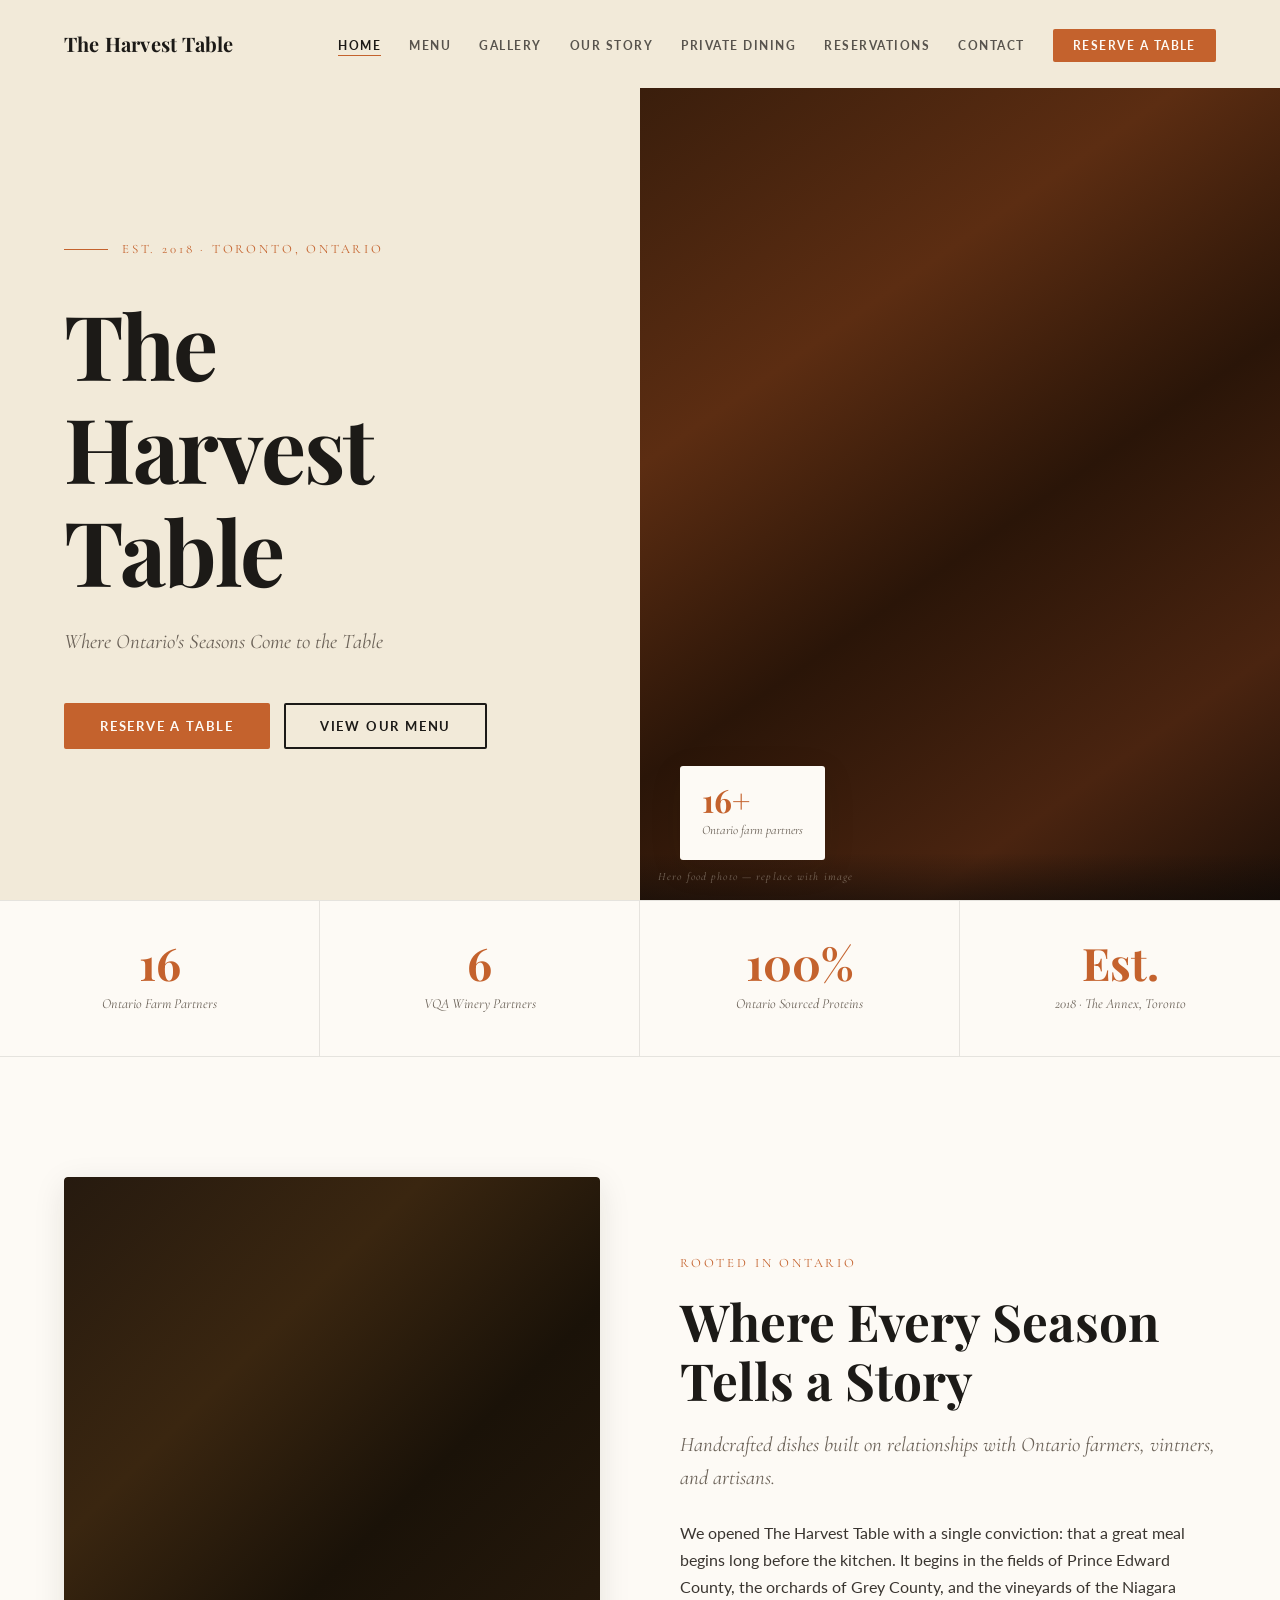
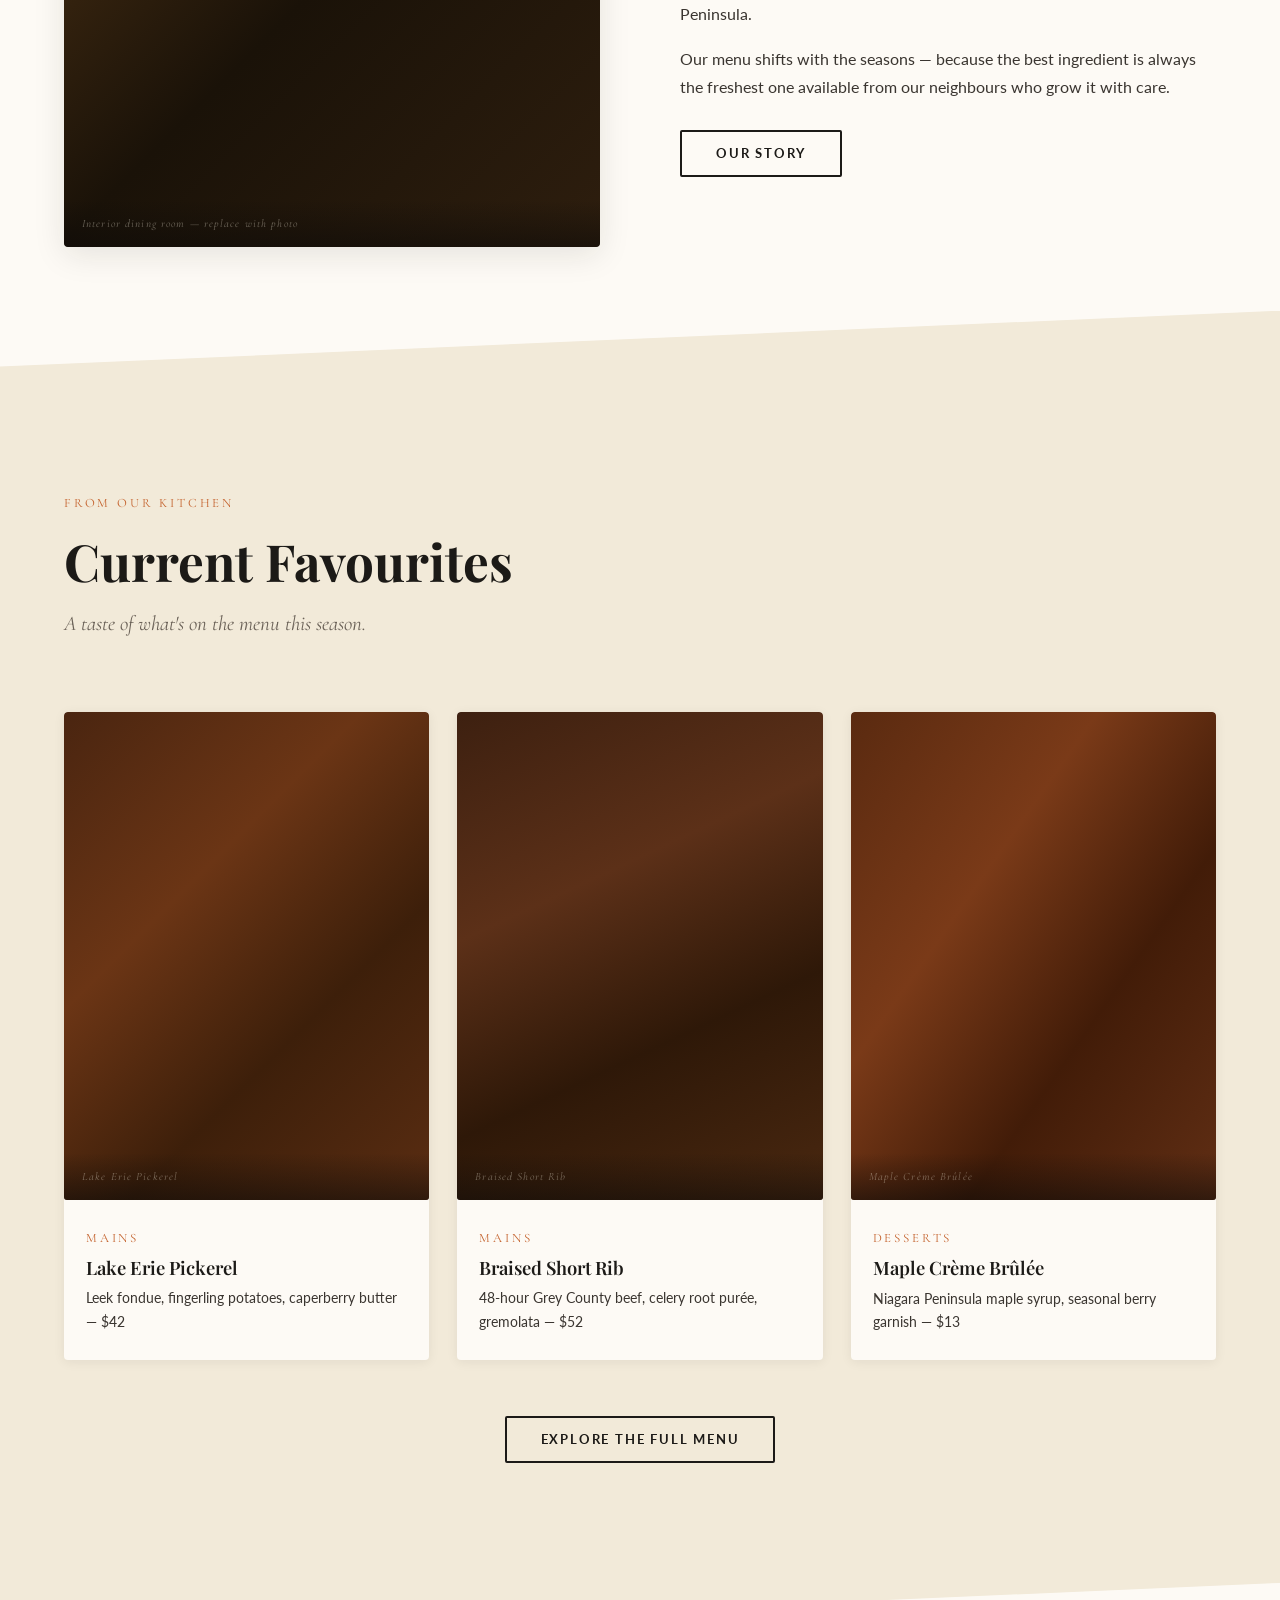
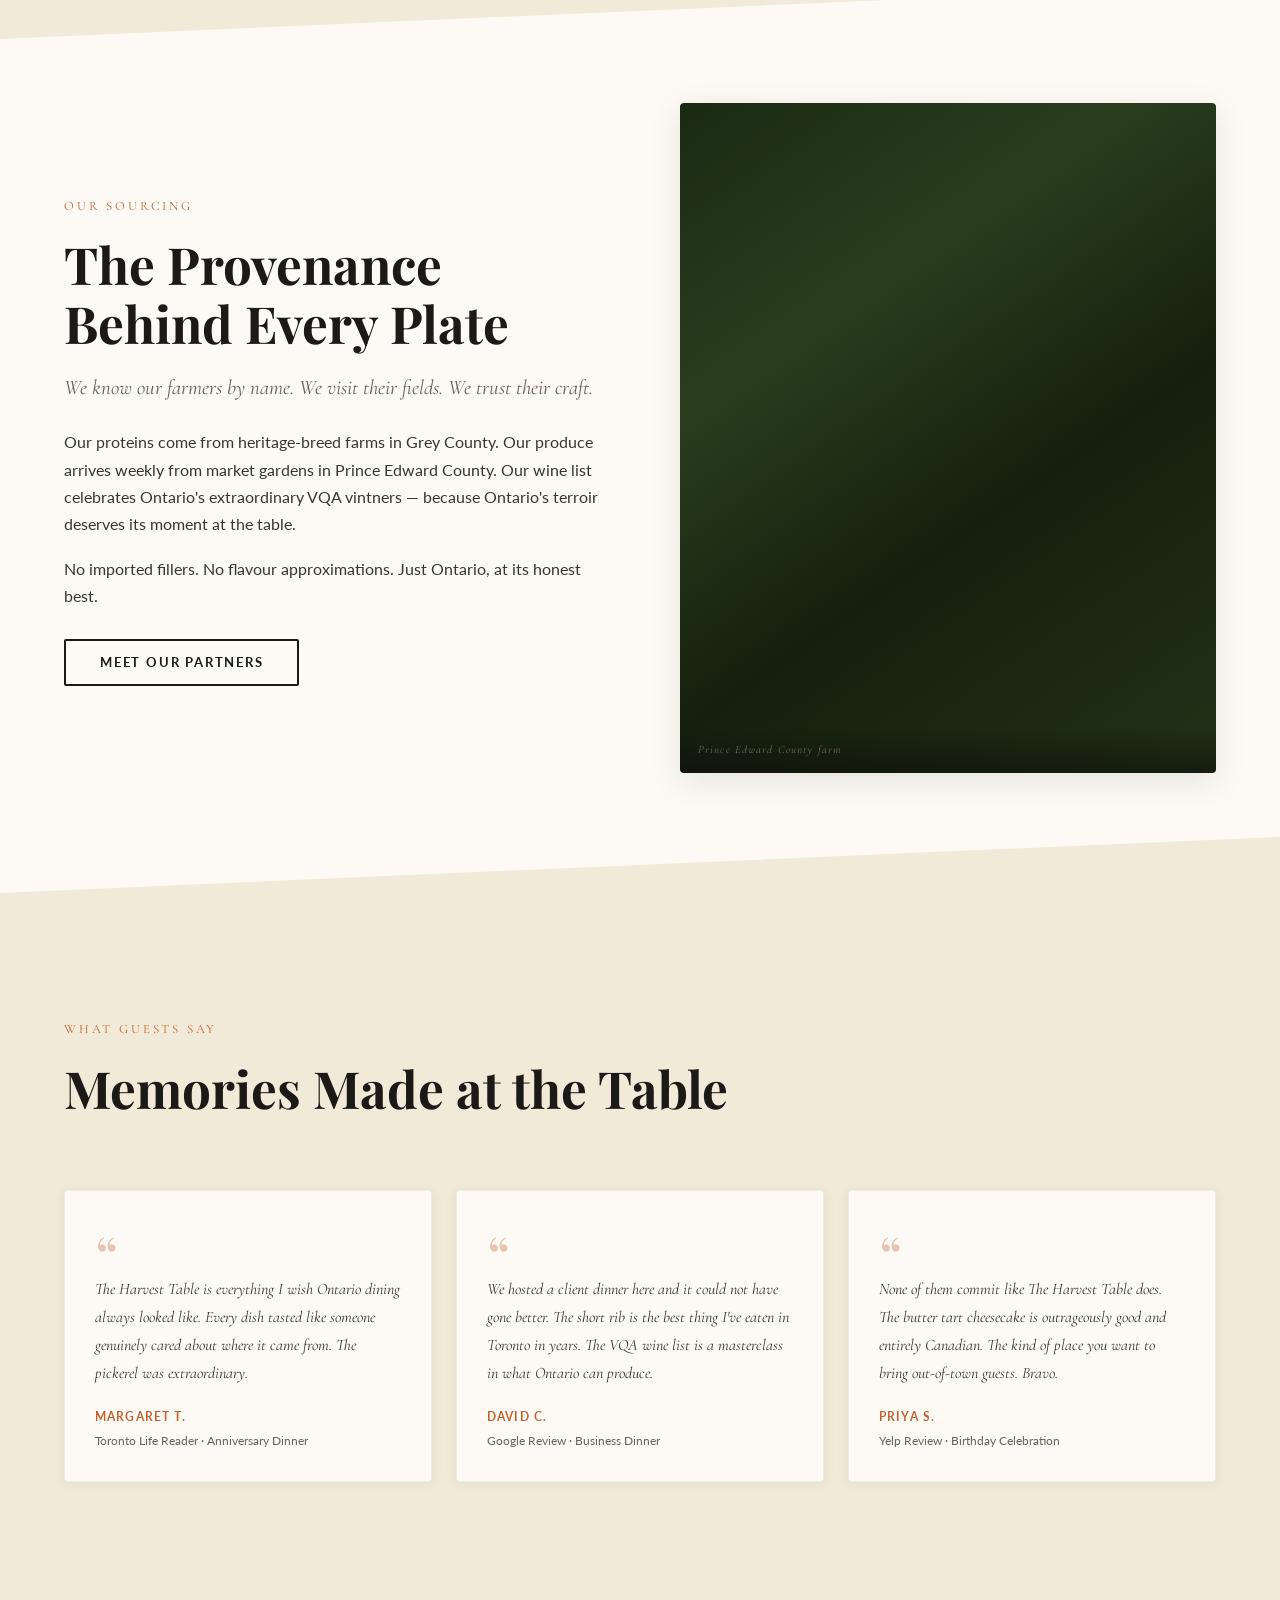
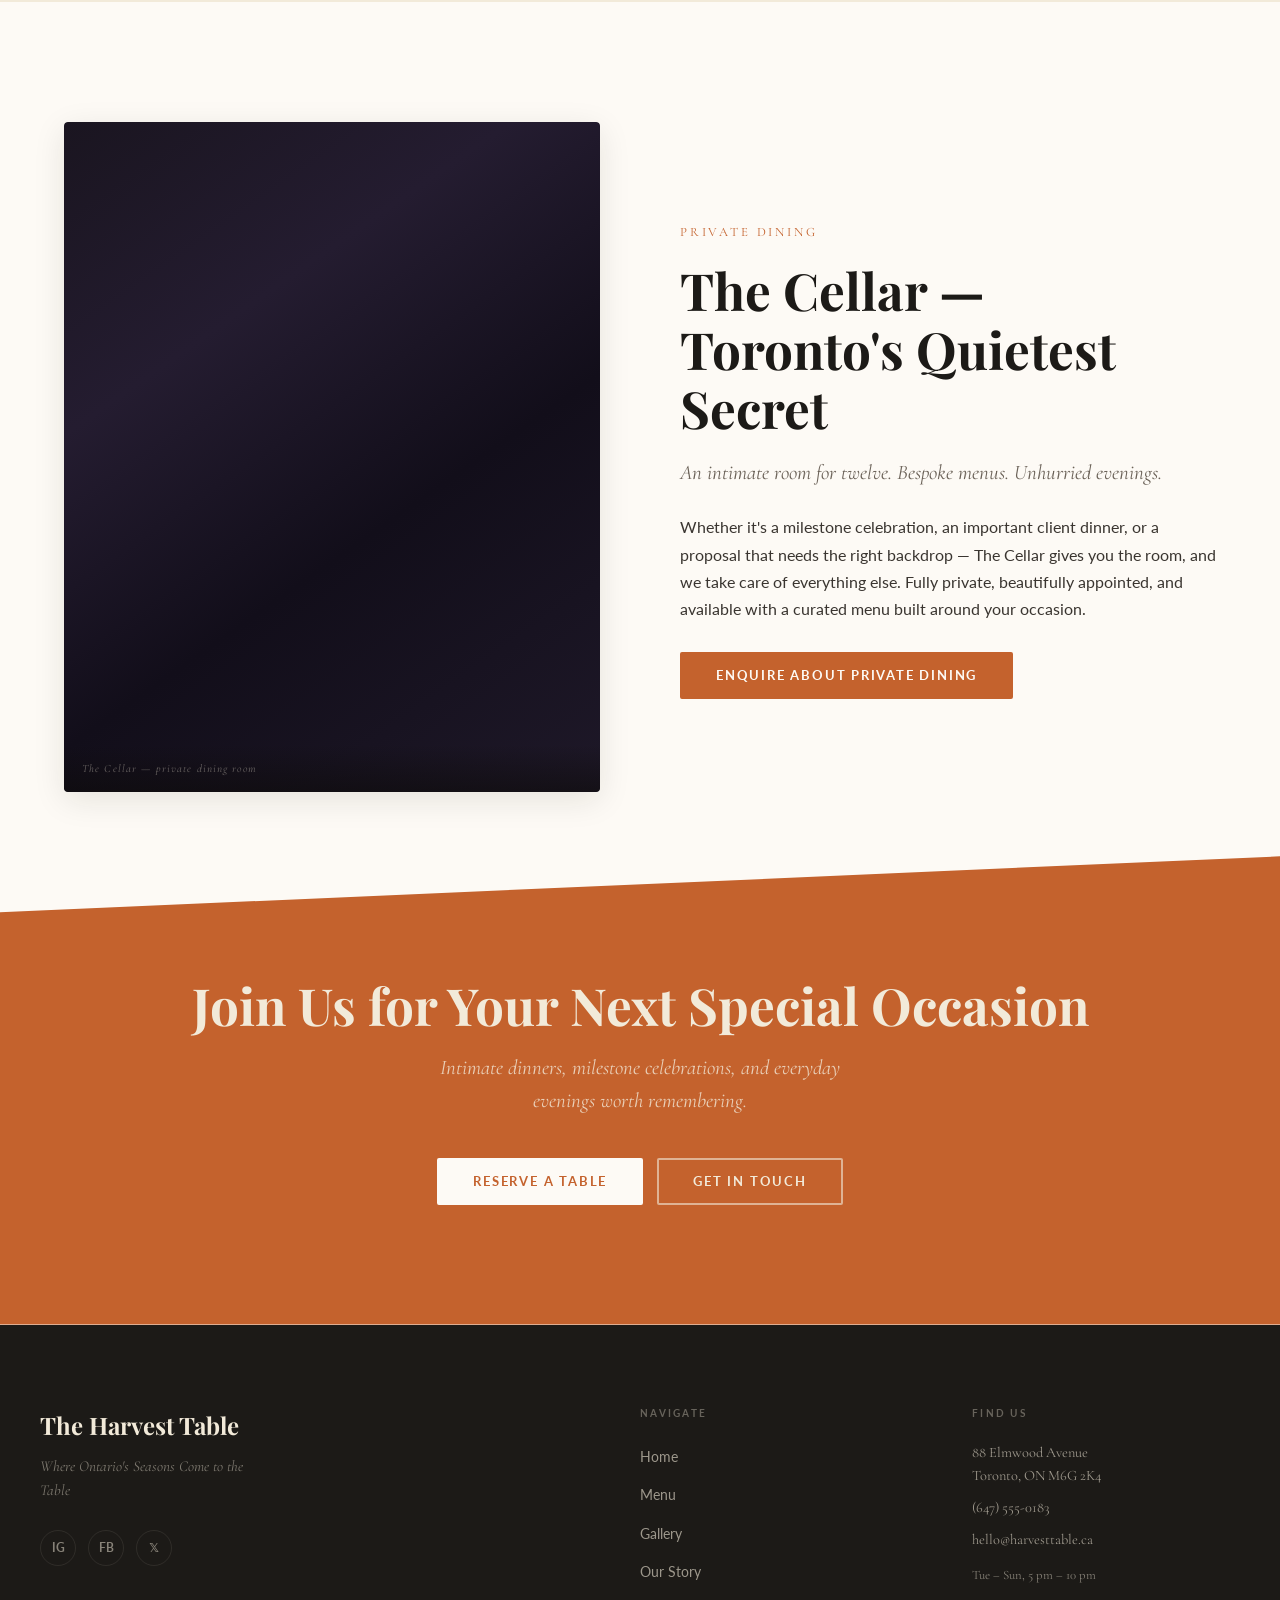
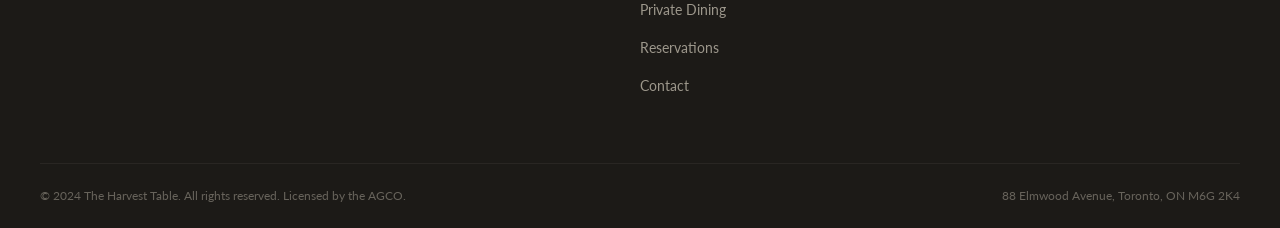
==== commit 39bd14fa: "Redesign to light editorial theme; add Gallery and Private Dining pages - Full CSS rewrite: warm par" ====
--- a/index.html
+++ b/index.html
@@ -15,14 +15,16 @@
 <!-- ═══════════════════════ NAV ═══════════════════════ -->
 <nav class="nav" id="nav" role="navigation" aria-label="Main navigation">
   <div class="nav__inner">
-    <a href="index.html" class="nav__logo" aria-label="The Harvest Table — Home">The Harvest Table</a>
+    <a href="index.html" class="nav__logo">The Harvest Table</a>
     <button class="nav__toggle" aria-expanded="false" aria-controls="nav-links" aria-label="Open navigation">
       <span></span><span></span><span></span>
     </button>
     <ul class="nav__links" id="nav-links">
       <li><a href="index.html">Home</a></li>
       <li><a href="menu.html">Menu</a></li>
+      <li><a href="gallery.html">Gallery</a></li>
       <li><a href="about.html">Our Story</a></li>
+      <li><a href="private-dining.html">Private Dining</a></li>
       <li><a href="reservations.html">Reservations</a></li>
       <li><a href="contact.html">Contact</a></li>
       <li><a href="reservations.html" class="nav__reserve">Reserve a Table</a></li>
@@ -30,16 +32,12 @@
   </div>
 </nav>
 
-<!-- ═══════════════════════ HERO ═══════════════════════ -->
-<section class="hero" aria-label="Welcome">
-  <div class="hero__bg" role="presentation"></div>
-  <div class="hero__texture" role="presentation"></div>
-  <div class="hero__overlay" role="presentation"></div>
-
-  <div class="hero__content">
-    <div class="hero__inner">
+<!-- ═══════════════════════ HERO (Editorial Split) ═══════════════════════ -->
+<section class="hero" aria-label="Welcome to The Harvest Table">
+  <div class="hero__left">
+    <div class="hero__left-inner">
       <div class="hero__label">
-        <span class="label">Toronto, Ontario</span>
+        <span class="label">Est. 2018 · Toronto, Ontario</span>
       </div>
       <h1>The<br />Harvest<br />Table</h1>
       <p class="sub">Where Ontario's Seasons Come to the Table</p>
@@ -49,20 +47,44 @@
       </div>
     </div>
   </div>
-
-  <div class="hero__scroll" aria-hidden="true">
-    <div class="hero__scroll-line"></div>
-    <span>Scroll</span>
-  </div>
-</section>
+  <div class="hero__right">
+    <div class="photo-placeholder photo-placeholder--food-hero" role="img" aria-label="A beautifully plated seasonal dish from The Harvest Table kitchen">
+      <!-- PHOTO SWAP INSTRUCTIONS: Replace this div with <img src="images/hero-food.jpg" alt="..."> Recommended: 960×1080px portrait -->
+      <div class="photo-placeholder__label">Hero food photo — replace with image</div>
+    </div>
+    <div class="hero__badge">
+      <div class="hero__badge-number">16+</div>
+      <div class="hero__badge-label">Ontario farm partners</div>
+    </div>
+  </div>
+</section>
+
+<!-- ═══════════════════════ STAT BAR ═══════════════════════ -->
+<div class="stat-bar reveal">
+  <div class="stat-bar__item">
+    <div class="stat-bar__number">16</div>
+    <div class="stat-bar__label">Ontario Farm Partners</div>
+  </div>
+  <div class="stat-bar__item">
+    <div class="stat-bar__number">6</div>
+    <div class="stat-bar__label">VQA Winery Partners</div>
+  </div>
+  <div class="stat-bar__item">
+    <div class="stat-bar__number">100%</div>
+    <div class="stat-bar__label">Ontario Sourced Proteins</div>
+  </div>
+  <div class="stat-bar__item">
+    <div class="stat-bar__number">Est.</div>
+    <div class="stat-bar__label">2018 · The Annex, Toronto</div>
+  </div>
+</div>
 
 <!-- ═══════════════════════ INTRO SPLIT ═══════════════════════ -->
-<section class="section section--dark" aria-label="Introduction">
+<section class="section section--white" aria-label="Introduction">
   <div class="split reveal">
     <div class="split__image">
       <div class="photo-placeholder photo-placeholder--interior" role="img" aria-label="The warm, candlelit interior of The Harvest Table dining room">
-        <!-- PHOTO SWAP INSTRUCTIONS: Replace this div with an <img> tag.
-             Recommended size: 800×1000px. File: images/interior-dining.jpg -->
+        <!-- PHOTO SWAP INSTRUCTIONS: Replace with images/interior-dining.jpg — 800×1000px -->
         <div class="photo-placeholder__label">Interior dining room — replace with photo</div>
       </div>
     </div>
@@ -70,7 +92,7 @@
       <span class="label">Rooted in Ontario</span>
       <h2>Where Every Season Tells a Story</h2>
       <p class="sub">Handcrafted dishes built on relationships with Ontario farmers, vintners, and artisans.</p>
-      <p>We opened The Harvest Table with a single conviction: that a great meal begins long before the kitchen. It begins in the fields of Prince Edward County, the orchards of Grey County, and the vineyards stretching along the Niagara Peninsula.</p>
+      <p>We opened The Harvest Table with a single conviction: that a great meal begins long before the kitchen. It begins in the fields of Prince Edward County, the orchards of Grey County, and the vineyards of the Niagara Peninsula.</p>
       <p>Our menu shifts with the seasons — because the best ingredient is always the freshest one available from our neighbours who grow it with care.</p>
       <a href="about.html" class="btn btn--outline">Our Story</a>
     </div>
@@ -78,7 +100,7 @@
 </section>
 
 <!-- ═══════════════════════ FEATURED DISHES ═══════════════════════ -->
-<section class="section section--darker section--clip-both" aria-label="Featured dishes">
+<section class="section section--parchment section--clip-both" aria-label="Featured dishes">
   <div class="container">
     <div class="section__header reveal">
       <span class="label">From Our Kitchen</span>
@@ -91,7 +113,7 @@
         <div class="dish-card__image">
           <div class="photo-placeholder photo-placeholder--dish-1" role="img" aria-label="Pan-seared Lake Erie pickerel with leek fondue and fingerling potatoes">
             <!-- PHOTO SWAP INSTRUCTIONS: Replace with images/dish-pickerel.jpg -->
-            <div class="photo-placeholder__label">Lake Erie Pickerel — replace with photo</div>
+            <div class="photo-placeholder__label">Lake Erie Pickerel</div>
           </div>
         </div>
         <div class="dish-card__body">
@@ -105,7 +127,7 @@
         <div class="dish-card__image">
           <div class="photo-placeholder photo-placeholder--dish-2" role="img" aria-label="Braised Grey County short rib with celery root purée and gremolata">
             <!-- PHOTO SWAP INSTRUCTIONS: Replace with images/dish-shortrib.jpg -->
-            <div class="photo-placeholder__label">Braised Short Rib — replace with photo</div>
+            <div class="photo-placeholder__label">Braised Short Rib</div>
           </div>
         </div>
         <div class="dish-card__body">
@@ -119,7 +141,7 @@
         <div class="dish-card__image">
           <div class="photo-placeholder photo-placeholder--dish-3" role="img" aria-label="Maple Crème Brûlée with Niagara Peninsula maple syrup and seasonal berries">
             <!-- PHOTO SWAP INSTRUCTIONS: Replace with images/dish-brulee.jpg -->
-            <div class="photo-placeholder__label">Maple Crème Brûlée — replace with photo</div>
+            <div class="photo-placeholder__label">Maple Crème Brûlée</div>
           </div>
         </div>
         <div class="dish-card__body">
@@ -137,27 +159,27 @@
 </section>
 
 <!-- ═══════════════════════ SOURCING SPLIT ═══════════════════════ -->
-<section class="section section--dark" aria-label="Sourcing philosophy">
+<section class="section section--white" aria-label="Sourcing philosophy">
   <div class="split split--reverse reveal">
     <div class="split__text">
       <span class="label">Our Sourcing</span>
       <h2>The Provenance Behind Every Plate</h2>
       <p class="sub">We know our farmers by name. We visit their fields. We trust their craft.</p>
-      <p>Our proteins come from heritage-breed farms in Grey County. Our produce arrives weekly from market gardens in Prince Edward County. Our wine list celebrates the extraordinary VQA vintners of the Niagara Peninsula — because Ontario's terroir deserves its moment at the table.</p>
+      <p>Our proteins come from heritage-breed farms in Grey County. Our produce arrives weekly from market gardens in Prince Edward County. Our wine list celebrates Ontario's extraordinary VQA vintners — because Ontario's terroir deserves its moment at the table.</p>
       <p>No imported fillers. No flavour approximations. Just Ontario, at its honest best.</p>
       <a href="about.html" class="btn btn--outline">Meet Our Partners</a>
     </div>
     <div class="split__image">
       <div class="photo-placeholder photo-placeholder--farm" role="img" aria-label="Rolling farm fields of Prince Edward County at harvest time">
         <!-- PHOTO SWAP INSTRUCTIONS: Replace with images/farm-pec.jpg -->
-        <div class="photo-placeholder__label">Prince Edward County farm — replace with photo</div>
+        <div class="photo-placeholder__label">Prince Edward County farm</div>
       </div>
     </div>
   </div>
 </section>
 
 <!-- ═══════════════════════ TESTIMONIALS ═══════════════════════ -->
-<section class="section section--mid section--clip-top" aria-label="Guest reviews">
+<section class="section section--parchment section--clip-top" aria-label="Guest reviews">
   <div class="container">
     <div class="section__header reveal">
       <span class="label">What Guests Say</span>
@@ -167,35 +189,52 @@
     <div class="testimonials__grid">
       <div class="testimonial reveal reveal--delay-1">
         <div class="testimonial__quote" aria-hidden="true">&ldquo;</div>
-        <p class="testimonial__text">The Harvest Table is everything I wish Ontario dining always looked like. Every single dish tasted like someone genuinely cared about where it came from. The pickerel was extraordinary.</p>
+        <p class="testimonial__text">The Harvest Table is everything I wish Ontario dining always looked like. Every dish tasted like someone genuinely cared about where it came from. The pickerel was extraordinary.</p>
         <p class="testimonial__author">Margaret T.</p>
-        <p class="testimonial__source">Toronto Life Reader, Anniversary Dinner</p>
-      </div>
-
+        <p class="testimonial__source">Toronto Life Reader · Anniversary Dinner</p>
+      </div>
       <div class="testimonial reveal reveal--delay-2">
         <div class="testimonial__quote" aria-hidden="true">&ldquo;</div>
         <p class="testimonial__text">We hosted a client dinner here and it could not have gone better. The short rib is the best thing I've eaten in Toronto in years. The VQA wine list is a masterclass in what Ontario can produce.</p>
         <p class="testimonial__author">David C.</p>
-        <p class="testimonial__source">Google Review, Business Dinner</p>
-      </div>
-
+        <p class="testimonial__source">Google Review · Business Dinner</p>
+      </div>
       <div class="testimonial reveal reveal--delay-3">
         <div class="testimonial__quote" aria-hidden="true">&ldquo;</div>
-        <p class="testimonial__text">I've been to every farm-to-table restaurant in the city. None of them commit like The Harvest Table does. The butter tart cheesecake is outrageously good and entirely Canadian. Bravo.</p>
+        <p class="testimonial__text">None of them commit like The Harvest Table does. The butter tart cheesecake is outrageously good and entirely Canadian. The kind of place you want to bring out-of-town guests. Bravo.</p>
         <p class="testimonial__author">Priya S.</p>
-        <p class="testimonial__source">Yelp Review, Birthday Celebration</p>
-      </div>
+        <p class="testimonial__source">Yelp Review · Birthday Celebration</p>
+      </div>
+    </div>
+  </div>
+</section>
+
+<!-- ═══════════════════════ PRIVATE DINING TEASE ═══════════════════════ -->
+<section class="section section--white" aria-label="Private dining">
+  <div class="split reveal">
+    <div class="split__image">
+      <div class="photo-placeholder photo-placeholder--cellar" role="img" aria-label="The intimate Cellar private dining room at The Harvest Table, set for a special occasion">
+        <!-- PHOTO SWAP INSTRUCTIONS: Replace with images/private-cellar.jpg -->
+        <div class="photo-placeholder__label">The Cellar — private dining room</div>
+      </div>
+    </div>
+    <div class="split__text">
+      <span class="label">Private Dining</span>
+      <h2>The Cellar — Toronto's Quietest Secret</h2>
+      <p class="sub">An intimate room for twelve. Bespoke menus. Unhurried evenings.</p>
+      <p>Whether it's a milestone celebration, an important client dinner, or a proposal that needs the right backdrop — The Cellar gives you the room, and we take care of everything else. Fully private, beautifully appointed, and available with a curated menu built around your occasion.</p>
+      <a href="private-dining.html" class="btn btn--primary">Enquire About Private Dining</a>
     </div>
   </div>
 </section>
 
 <!-- ═══════════════════════ CTA BANNER ═══════════════════════ -->
-<section class="section section--dark cta-banner section--clip-top" aria-label="Reservation call to action">
+<section class="section section--terracotta section--clip-top cta-banner" aria-label="Reservation call to action">
   <h2 class="reveal">Join Us for Your Next Special Occasion</h2>
-  <p class="sub reveal reveal--delay-1">Intimate dinners, milestone celebrations, and everyday evenings worth remembering.<br />We hold a selection of tables for walk-ins — or secure yours in advance.</p>
+  <p class="sub reveal reveal--delay-1">Intimate dinners, milestone celebrations, and everyday evenings worth remembering.</p>
   <div class="cta-banner__actions reveal reveal--delay-2">
-    <a href="reservations.html" class="btn btn--primary">Reserve a Table</a>
-    <a href="contact.html" class="btn btn--outline">Get in Touch</a>
+    <a href="reservations.html" class="btn btn--white">Reserve a Table</a>
+    <a href="contact.html" class="btn btn--outline-light">Get in Touch</a>
   </div>
 </section>
 
@@ -211,29 +250,28 @@
         <a href="#" aria-label="Twitter / X">𝕏</a>
       </nav>
     </div>
-
     <div class="footer__col">
       <p class="footer__col-heading">Navigate</p>
       <ul class="footer__nav-list">
         <li><a href="index.html">Home</a></li>
         <li><a href="menu.html">Menu</a></li>
+        <li><a href="gallery.html">Gallery</a></li>
         <li><a href="about.html">Our Story</a></li>
+        <li><a href="private-dining.html">Private Dining</a></li>
         <li><a href="reservations.html">Reservations</a></li>
         <li><a href="contact.html">Contact</a></li>
       </ul>
     </div>
-
     <div class="footer__col">
       <p class="footer__col-heading">Find Us</p>
       <ul class="footer__contact-list">
         <li>88 Elmwood Avenue<br />Toronto, ON M6G 2K4</li>
         <li><a href="tel:6475550183">(647) 555-0183</a></li>
         <li><a href="mailto:hello@harvesttable.ca">hello@harvesttable.ca</a></li>
-        <li style="margin-top: 4px; font-size: 0.8rem; opacity: 0.5;">Tue – Sun, 5 pm – 10 pm</li>
+        <li style="font-size:0.8rem; opacity:0.5; margin-top:4px;">Tue – Sun, 5 pm – 10 pm</li>
       </ul>
     </div>
   </div>
-
   <div class="footer__bottom">
     <p>&copy; 2024 The Harvest Table. All rights reserved. Licensed by the AGCO.</p>
     <p>88 Elmwood Avenue, Toronto, ON M6G 2K4</p>
--- a/styles.css
+++ b/styles.css
@@ -1,46 +1,55 @@
 /* =====================================================
    THE HARVEST TABLE — styles.css
-   Warm editorial maximalism for Ontario restaurants
+   Warm light editorial theme
    ===================================================== */
 
 /* --- 0. Custom Properties --- */
 :root {
-  --charcoal: #1C1A17;
-  --parchment: #F2EAD9;
-  --terracotta: #C4622D;
-  --sage: #7A8C6E;
-  --off-black: #0F0E0C;
-  --parchment-dark: #E8DEC9;
-  --charcoal-light: #252220;
+  --white:        #FDFAF5;
+  --parchment:    #F2EAD9;
+  --parchment-dk: #E8DEC9;
+  --cream:        #EAE0CE;
+  --charcoal:     #1C1A17;
+  --charcoal-lt:  #3A3530;
+  --terracotta:   #C4622D;
+  --terra-dk:     #A8521F;
+  --terra-lt:     #E07D4A;
+  --sage:         #7A8C6E;
+  --sage-lt:      #A4B496;
+  --off-black:    #0F0E0C;
+  --muted:        #6B6258;
 
   --font-display: 'Playfair Display', Georgia, serif;
-  --font-sub: 'Cormorant Garamond', Georgia, serif;
-  --font-body: 'Lato', system-ui, sans-serif;
-
-  --nav-height: 84px;
-  --section-pad: 120px 24px;
-  --max-width: 1200px;
+  --font-sub:     'Cormorant Garamond', Georgia, serif;
+  --font-body:    'Lato', system-ui, sans-serif;
+
+  --nav-height:   88px;
+  --section-pad:  120px 24px;
+  --max-width:    1200px;
 
   --ease-out-expo: cubic-bezier(0.16, 1, 0.3, 1);
-  --transition: 0.35s var(--ease-out-expo);
+  --transition:    0.35s var(--ease-out-expo);
+
+  --shadow-sm:  0 2px 12px rgba(28,26,23,0.07);
+  --shadow-md:  0 8px 32px rgba(28,26,23,0.10);
+  --shadow-lg:  0 24px 56px rgba(28,26,23,0.14);
 }
 
 /* --- 1. Reset & Base --- */
 *, *::before, *::after { box-sizing: border-box; margin: 0; padding: 0; }
-
 html { scroll-behavior: smooth; font-size: 16px; }
 
 body {
-  background-color: var(--charcoal);
-  color: var(--parchment);
+  background-color: var(--white);
+  color: var(--charcoal);
   font-family: var(--font-body);
   line-height: 1.7;
   overflow-x: hidden;
 }
 
-img { display: block; max-width: 100%; height: auto; }
-a { color: inherit; text-decoration: none; }
-ul { list-style: none; }
+img   { display: block; max-width: 100%; height: auto; }
+a     { color: inherit; text-decoration: none; }
+ul    { list-style: none; }
 button { cursor: pointer; border: none; background: none; font: inherit; }
 
 .container {
@@ -50,12 +59,12 @@
 }
 
 /* --- 2. Typography --- */
-h1, h2, h3, h4 { font-family: var(--font-display); line-height: 1.15; }
-
-h1 { font-size: clamp(3rem, 8vw, 7rem); font-weight: 700; letter-spacing: -0.02em; }
-h2 { font-size: clamp(2rem, 5vw, 3.5rem); font-weight: 700; }
-h3 { font-size: clamp(1.4rem, 3vw, 2rem); font-weight: 600; }
-h4 { font-size: 1.2rem; font-weight: 600; }
+h1, h2, h3, h4 { font-family: var(--font-display); line-height: 1.15; color: var(--charcoal); }
+
+h1 { font-size: clamp(2.8rem, 7vw, 6rem); font-weight: 700; letter-spacing: -0.02em; }
+h2 { font-size: clamp(1.9rem, 4.5vw, 3.2rem); font-weight: 700; }
+h3 { font-size: clamp(1.3rem, 2.5vw, 1.85rem); font-weight: 600; }
+h4 { font-size: 1.15rem; font-weight: 600; }
 
 .label {
   font-family: var(--font-sub);
@@ -68,20 +77,36 @@
 
 .sub {
   font-family: var(--font-sub);
-  font-size: clamp(1.1rem, 2vw, 1.4rem);
+  font-size: clamp(1.05rem, 1.8vw, 1.3rem);
   font-style: italic;
-  color: var(--parchment-dark);
-  line-height: 1.55;
-}
-
-p { max-width: 65ch; }
+  color: var(--muted);
+  line-height: 1.6;
+}
+
+p { max-width: 65ch; color: var(--charcoal-lt); }
+
+/* Inverted text for dark sections */
+.section--dark p,
+.section--dark .sub,
+.section--terracotta p,
+.section--terracotta .sub { color: rgba(242,234,217,0.8); }
+.section--dark h1,
+.section--dark h2,
+.section--dark h3,
+.section--dark h4,
+.section--terracotta h1,
+.section--terracotta h2,
+.section--terracotta h3,
+.section--terracotta h4 { color: var(--parchment); }
+.section--dark .label { color: var(--terra-lt); }
+.section--terracotta .label { color: var(--parchment); opacity: 0.75; }
 
 /* --- 3. Buttons --- */
 .btn {
   display: inline-block;
-  padding: 16px 36px;
+  padding: 15px 34px;
   font-family: var(--font-body);
-  font-size: 0.8125rem;
+  font-size: 0.8rem;
   font-weight: 700;
   letter-spacing: 0.14em;
   text-transform: uppercase;
@@ -92,52 +117,66 @@
 
 .btn--primary {
   background: var(--terracotta);
-  color: var(--parchment);
+  color: var(--white);
   border: 2px solid var(--terracotta);
 }
 .btn--primary:hover {
-  background: #ad5628;
-  border-color: #ad5628;
+  background: var(--terra-dk);
+  border-color: var(--terra-dk);
   transform: translateY(-3px);
-  box-shadow: 0 10px 28px rgba(196, 98, 45, 0.35);
+  box-shadow: 0 10px 28px rgba(196,98,45,0.3);
 }
 
 .btn--outline {
   background: transparent;
+  color: var(--charcoal);
+  border: 2px solid var(--charcoal);
+}
+.btn--outline:hover {
+  background: var(--charcoal);
+  color: var(--white);
+  transform: translateY(-3px);
+}
+
+.btn--outline-light {
+  background: transparent;
   color: var(--parchment);
-  border: 2px solid rgba(242, 234, 217, 0.6);
-}
-.btn--outline:hover {
+  border: 2px solid rgba(242,234,217,0.6);
+}
+.btn--outline-light:hover {
   background: var(--parchment);
   color: var(--charcoal);
   border-color: var(--parchment);
   transform: translateY(-3px);
 }
 
-.btn--dark {
-  background: var(--charcoal);
-  color: var(--parchment);
-  border: 2px solid var(--charcoal);
-}
-.btn--dark:hover {
-  background: var(--off-black);
+.btn--white {
+  background: var(--white);
+  color: var(--terracotta);
+  border: 2px solid var(--white);
+}
+.btn--white:hover {
+  background: var(--parchment);
+  border-color: var(--parchment);
   transform: translateY(-3px);
 }
 
 /* --- 4. Navigation --- */
 .nav {
   position: fixed;
-  top: 0;
-  left: 0;
-  right: 0;
+  top: 0; left: 0; right: 0;
   z-index: 100;
   height: var(--nav-height);
-  transition: background 0.45s ease, box-shadow 0.45s ease;
+  background: rgba(253,250,245,0.0);
+  transition: background 0.4s ease, box-shadow 0.4s ease, border-color 0.4s ease;
+  border-bottom: 1px solid transparent;
 }
 
 .nav--scrolled {
-  background: var(--off-black);
-  box-shadow: 0 2px 32px rgba(0, 0, 0, 0.5);
+  background: rgba(253,250,245,0.97);
+  box-shadow: var(--shadow-sm);
+  border-bottom-color: rgba(28,26,23,0.07);
+  backdrop-filter: blur(8px);
 }
 
 .nav__inner {
@@ -152,58 +191,61 @@
 
 .nav__logo {
   font-family: var(--font-display);
-  font-size: 1.3rem;
-  font-weight: 700;
-  color: var(--parchment);
-  letter-spacing: 0.02em;
-  transition: color 0.25s;
+  font-size: 1.25rem;
+  font-weight: 700;
+  color: var(--charcoal);
+  letter-spacing: 0.01em;
+  transition: color 0.2s;
   flex-shrink: 0;
 }
 .nav__logo:hover { color: var(--terracotta); }
 
+/* Light nav for hero pages with dark hero bg */
+.nav--light-text .nav__logo { color: var(--parchment); }
+.nav--light-text .nav__links a { color: var(--parchment); opacity: 0.85; }
+.nav--light-text.nav--scrolled .nav__logo { color: var(--charcoal); }
+.nav--light-text.nav--scrolled .nav__links a { color: var(--charcoal); opacity: 0.75; }
+
 .nav__links {
   display: flex;
-  gap: 36px;
+  gap: 28px;
   align-items: center;
 }
 
 .nav__links a {
   font-family: var(--font-body);
-  font-size: 0.75rem;
-  font-weight: 700;
-  letter-spacing: 0.14em;
+  font-size: 0.72rem;
+  font-weight: 700;
+  letter-spacing: 0.13em;
   text-transform: uppercase;
-  color: var(--parchment);
-  opacity: 0.8;
+  color: var(--charcoal);
+  opacity: 0.72;
   transition: opacity 0.2s, color 0.2s;
   position: relative;
+  white-space: nowrap;
 }
 .nav__links a::after {
   content: '';
   position: absolute;
-  bottom: -4px;
-  left: 0;
-  right: 0;
+  bottom: -4px; left: 0; right: 0;
   height: 1px;
   background: var(--terracotta);
   transform: scaleX(0);
   transform-origin: left;
   transition: transform 0.3s var(--ease-out-expo);
 }
-.nav__links a:hover,
-.nav__links a.active { opacity: 1; }
-.nav__links a:hover::after,
-.nav__links a.active::after { transform: scaleX(1); }
+.nav__links a:hover, .nav__links a.active { opacity: 1; }
+.nav__links a:hover::after, .nav__links a.active::after { transform: scaleX(1); }
 
 .nav__reserve {
-  padding: 10px 22px !important;
+  padding: 10px 20px !important;
   background: var(--terracotta) !important;
-  color: var(--parchment) !important;
+  color: var(--white) !important;
   border-radius: 2px;
   opacity: 1 !important;
-  transition: background 0.25s !important;
-}
-.nav__reserve:hover { background: #ad5628 !important; }
+  transition: background 0.2s !important;
+}
+.nav__reserve:hover { background: var(--terra-dk) !important; }
 .nav__reserve::after { display: none !important; }
 
 .nav__toggle {
@@ -213,79 +255,42 @@
   gap: 5px;
   width: 30px;
   height: 30px;
-  padding: 0;
 }
 .nav__toggle span {
   display: block;
   height: 2px;
-  background: var(--parchment);
+  background: var(--charcoal);
   border-radius: 2px;
   transition: transform 0.3s, opacity 0.3s;
 }
+.nav--light-text:not(.nav--scrolled) .nav__toggle span { background: var(--parchment); }
 .nav__toggle.is-open span:nth-child(1) { transform: translateY(7px) rotate(45deg); }
 .nav__toggle.is-open span:nth-child(2) { opacity: 0; transform: scaleX(0); }
 .nav__toggle.is-open span:nth-child(3) { transform: translateY(-7px) rotate(-45deg); }
 
-/* --- 5. Hero --- */
+/* --- 5. Hero (Editorial Split) --- */
 .hero {
-  position: relative;
-  height: 100vh;
-  min-height: 700px;
+  min-height: 100vh;
+  display: grid;
+  grid-template-columns: 1fr 1fr;
+  padding-top: var(--nav-height);
+  background: var(--parchment);
+}
+
+.hero__left {
   display: flex;
   align-items: center;
-  overflow: hidden;
-  background: var(--off-black);
-}
-
-.hero__bg {
-  position: absolute;
-  inset: -10% 0;
-  background: linear-gradient(
-    135deg,
-    #2E1A0E 0%,
-    #1C1208 25%,
-    #341C0C 50%,
-    #1A1208 75%,
-    #261810 100%
-  );
-  will-change: transform;
-}
-
-.hero__texture {
-  position: absolute;
-  inset: 0;
-  background-image:
-    radial-gradient(ellipse at 20% 50%, rgba(196, 98, 45, 0.12) 0%, transparent 60%),
-    radial-gradient(ellipse at 80% 20%, rgba(122, 140, 110, 0.08) 0%, transparent 50%);
-}
-
-.hero__overlay {
-  position: absolute;
-  inset: 0;
-  background: linear-gradient(
-    to right,
-    rgba(12, 10, 8, 0.82) 0%,
-    rgba(12, 10, 8, 0.5) 55%,
-    rgba(12, 10, 8, 0.1) 100%
-  );
-}
-
-.hero__content {
-  position: relative;
-  z-index: 2;
-  width: 100%;
-  max-width: var(--max-width);
-  margin-inline: auto;
-  padding-inline: 24px;
-}
-
-.hero__inner { max-width: 640px; }
+  padding: 80px max(24px, calc((100vw - var(--max-width)) / 2 + 24px));
+  padding-right: 80px;
+}
+
+.hero__left-inner { max-width: 520px; }
 
 .hero__label {
   display: flex;
   align-items: center;
   gap: 14px;
-  margin-bottom: 28px;
+  margin-bottom: 32px;
 }
 .hero__label::before {
   content: '';
@@ -296,58 +301,57 @@
   flex-shrink: 0;
 }
 
-.hero h1 {
-  color: var(--parchment);
-  margin-bottom: 28px;
-  text-shadow: 0 2px 48px rgba(0, 0, 0, 0.4);
-}
-
-.hero .sub { margin-bottom: 44px; max-width: 440px; }
-
-.hero__ctas { display: flex; gap: 16px; flex-wrap: wrap; }
-
-.hero__scroll {
+.hero h1 { margin-bottom: 24px; }
+
+.hero .sub { margin-bottom: 44px; }
+
+.hero__ctas { display: flex; gap: 14px; flex-wrap: wrap; }
+
+.hero__right {
+  position: relative;
+  overflow: hidden;
+}
+.hero__right .photo-placeholder {
   position: absolute;
-  bottom: 44px;
-  right: 48px;
-  display: flex;
-  flex-direction: column;
-  align-items: center;
-  gap: 10px;
-  opacity: 0.45;
+  inset: 0;
+  border-radius: 0;
+}
+
+.hero__badge {
+  position: absolute;
+  bottom: 40px;
+  left: 40px;
+  background: var(--white);
+  border-radius: 3px;
+  padding: 18px 22px;
+  box-shadow: var(--shadow-md);
   z-index: 2;
-  writing-mode: vertical-rl;
-}
-.hero__scroll span {
-  font-family: var(--font-sub);
-  font-size: 0.7rem;
-  letter-spacing: 0.22em;
-  text-transform: uppercase;
-}
-.hero__scroll-line {
-  width: 1px;
-  height: 56px;
-  background: var(--parchment);
-  animation: scrollPulse 2s ease-in-out infinite;
-}
-@keyframes scrollPulse {
-  0%, 100% { opacity: 0.3; transform: scaleY(0.6); }
-  50% { opacity: 1; transform: scaleY(1); }
+}
+.hero__badge-number {
+  font-family: var(--font-display);
+  font-size: 2rem;
+  font-weight: 700;
+  color: var(--terracotta);
+  line-height: 1;
+}
+.hero__badge-label {
+  font-family: var(--font-sub);
+  font-size: 0.8rem;
+  color: var(--muted);
+  font-style: italic;
+  margin-top: 4px;
 }
 
 /* --- 6. Section Utilities --- */
 .section { padding: var(--section-pad); }
 
-.section--dark { background: var(--charcoal); }
-.section--darker { background: var(--off-black); }
-.section--light { background: var(--parchment); color: var(--charcoal); }
-.section--mid { background: var(--charcoal-light); }
-
-.section--light .label { color: var(--terracotta); }
-.section--light h2 { color: var(--charcoal); }
-.section--light p { color: var(--charcoal); opacity: 0.8; }
-.section--light .sub { color: rgba(28, 26, 23, 0.75); }
-
+.section--white     { background: var(--white); }
+.section--parchment { background: var(--parchment); }
+.section--cream     { background: var(--cream); }
+.section--dark      { background: var(--charcoal); color: var(--parchment); }
+.section--terracotta { background: var(--terracotta); color: var(--parchment); }
+
+/* Diagonal clip-path separators */
 .section--clip-top {
   clip-path: polygon(0 56px, 100% 0, 100% 100%, 0 100%);
   margin-top: -56px;
@@ -367,10 +371,10 @@
 
 .section__header { margin-bottom: 72px; }
 .section__header .label { margin-bottom: 18px; }
-.section__header h2 { margin-bottom: 20px; }
-.section__header .sub { max-width: 55ch; }
-
-/* --- 7. Two-Column Alternating Splits --- */
+.section__header h2   { margin-bottom: 16px; }
+.section__header .sub { max-width: 56ch; }
+
+/* --- 7. Two-Column Splits --- */
 .split {
   display: grid;
   grid-template-columns: 1fr 1fr;
@@ -380,7 +384,6 @@
   margin-inline: auto;
   padding-inline: 24px;
 }
-
 .split + .split { margin-top: 100px; }
 
 .split--reverse .split__image { order: 2; }
@@ -388,15 +391,15 @@
 
 .split__image {
   aspect-ratio: 4 / 5;
-  border-radius: 3px;
+  border-radius: 4px;
   overflow: hidden;
-  position: relative;
-}
-
-.split__text .label   { margin-bottom: 20px; }
-.split__text h2       { margin-bottom: 20px; }
-.split__text .sub     { margin-bottom: 28px; }
-.split__text p        { margin-bottom: 20px; opacity: 0.8; }
+  box-shadow: var(--shadow-md);
+}
+
+.split__text .label   { margin-bottom: 18px; }
+.split__text h2       { margin-bottom: 18px; }
+.split__text .sub     { margin-bottom: 24px; }
+.split__text p        { margin-bottom: 18px; }
 .split__text .btn     { margin-top: 12px; }
 
 /* --- 8. Photo Placeholders --- */
@@ -411,49 +414,73 @@
   overflow: hidden;
 }
 
-.photo-placeholder--food-hero {
-  background: linear-gradient(145deg, #3A1E0C 0%, #5C2D12 30%, #2A1508 55%, #4A2410 80%, #1E1008 100%);
-}
-.photo-placeholder--dish-1 {
-  background: linear-gradient(135deg, #4A2510 0%, #6B3515 35%, #3D1F0A 65%, #5A2D12 100%);
-}
-.photo-placeholder--dish-2 {
-  background: linear-gradient(155deg, #3D2010 0%, #5C3018 35%, #2E1808 65%, #4A2810 100%);
-}
-.photo-placeholder--dish-3 {
-  background: linear-gradient(125deg, #5A2A10 0%, #7A3A18 35%, #421C08 65%, #602E14 100%);
-}
-.photo-placeholder--interior {
-  background: linear-gradient(135deg, #261A0F 0%, #3A2610 30%, #1A1208 55%, #2E1E0E 100%);
-}
-.photo-placeholder--farm {
-  background: linear-gradient(145deg, #1A2A14 0%, #2A3E1E 30%, #14200E 60%, #223218 100%);
-}
-.photo-placeholder--chef {
-  background: linear-gradient(135deg, #1C1812 0%, #2E2418 30%, #161210 60%, #241E15 100%);
-}
-.photo-placeholder--wine {
-  background: linear-gradient(145deg, #1A0F22 0%, #2A1835 30%, #120C1A 60%, #221538 100%);
-}
-.photo-placeholder--terrace {
-  background: linear-gradient(135deg, #1E1A10 0%, #30260E 30%, #161208 60%, #28200E 100%);
-}
+.photo-placeholder--food-hero    { background: linear-gradient(145deg, #3A1E0C 0%, #5C2D12 30%, #2A1508 55%, #4A2410 80%, #1E1008 100%); }
+.photo-placeholder--dish-1       { background: linear-gradient(135deg, #4A2510 0%, #6B3515 35%, #3D1F0A 65%, #5A2D12 100%); }
+.photo-placeholder--dish-2       { background: linear-gradient(155deg, #3D2010 0%, #5C3018 35%, #2E1808 65%, #4A2810 100%); }
+.photo-placeholder--dish-3       { background: linear-gradient(125deg, #5A2A10 0%, #7A3A18 35%, #421C08 65%, #602E14 100%); }
+.photo-placeholder--dish-4       { background: linear-gradient(145deg, #6A3012 0%, #8A4020 35%, #521808 65%, #702818 100%); }
+.photo-placeholder--dish-5       { background: linear-gradient(135deg, #3A2A10 0%, #5A3E18 35%, #2C1E08 65%, #4A3210 100%); }
+.photo-placeholder--interior     { background: linear-gradient(135deg, #261A0F 0%, #3A2610 30%, #1A1208 55%, #2E1E0E 100%); }
+.photo-placeholder--interior-2   { background: linear-gradient(145deg, #221808 0%, #34240E 30%, #18100A 55%, #2A1C0C 100%); }
+.photo-placeholder--farm         { background: linear-gradient(145deg, #1A2A14 0%, #2A3E1E 30%, #14200E 60%, #223218 100%); }
+.photo-placeholder--chef         { background: linear-gradient(135deg, #1C1812 0%, #2E2418 30%, #161210 60%, #241E15 100%); }
+.photo-placeholder--wine         { background: linear-gradient(145deg, #1A0F22 0%, #2A1835 30%, #120C1A 60%, #221538 100%); }
+.photo-placeholder--terrace      { background: linear-gradient(135deg, #1E1A10 0%, #30260E 30%, #161208 60%, #28200E 100%); }
+.photo-placeholder--cellar       { background: linear-gradient(145deg, #1A1520 0%, #241C30 30%, #120E1A 60%, #1E1828 100%); }
+.photo-placeholder--event        { background: linear-gradient(135deg, #2A1A10 0%, #3E2818 30%, #1C1008 60%, #301E10 100%); }
+.photo-placeholder--gallery-1    { background: linear-gradient(145deg, #4A2510 0%, #3D1F0A 50%, #5A2D12 100%); }
+.photo-placeholder--gallery-2    { background: linear-gradient(135deg, #1A2A14 0%, #142010 50%, #222C18 100%); }
+.photo-placeholder--gallery-3    { background: linear-gradient(145deg, #3A1810 0%, #5A280E 50%, #2A1008 100%); }
+.photo-placeholder--gallery-4    { background: linear-gradient(135deg, #1C1812 0%, #2A2218 50%, #141210 100%); }
+.photo-placeholder--gallery-5    { background: linear-gradient(145deg, #261A0C 0%, #38240E 50%, #1C140A 100%); }
+.photo-placeholder--gallery-6    { background: linear-gradient(135deg, #1E2814 0%, #142012 50%, #262C1A 100%); }
+.photo-placeholder--gallery-7    { background: linear-gradient(145deg, #5A2A10 0%, #7A3A18 50%, #421C08 100%); }
+.photo-placeholder--gallery-8    { background: linear-gradient(135deg, #1A1520 0%, #241C2A 50%, #120E18 100%); }
+.photo-placeholder--gallery-9    { background: linear-gradient(145deg, #3A2010 0%, #5A3018 50%, #2C1808 100%); }
 
 .photo-placeholder__label {
   position: absolute;
-  bottom: 0;
-  left: 0;
-  right: 0;
+  bottom: 0; left: 0; right: 0;
   padding: 14px 18px;
-  background: linear-gradient(to top, rgba(12, 10, 8, 0.6) 0%, transparent 100%);
-  font-family: var(--font-sub);
-  font-size: 0.75rem;
+  background: linear-gradient(to top, rgba(12,10,8,0.55) 0%, transparent 100%);
+  font-family: var(--font-sub);
+  font-size: 0.7rem;
   letter-spacing: 0.1em;
-  color: rgba(242, 234, 217, 0.45);
+  color: rgba(242,234,217,0.4);
   font-style: italic;
 }
 
-/* --- 9. Featured Dishes Grid --- */
+/* --- 9. Stat Bar --- */
+.stat-bar {
+  display: grid;
+  grid-template-columns: repeat(4, 1fr);
+  border-top: 1px solid rgba(28,26,23,0.1);
+  border-bottom: 1px solid rgba(28,26,23,0.1);
+}
+
+.stat-bar__item {
+  padding: 40px 24px;
+  text-align: center;
+  border-right: 1px solid rgba(28,26,23,0.1);
+}
+.stat-bar__item:last-child { border-right: none; }
+
+.stat-bar__number {
+  font-family: var(--font-display);
+  font-size: 2.8rem;
+  font-weight: 700;
+  color: var(--terracotta);
+  line-height: 1;
+  margin-bottom: 6px;
+}
+.stat-bar__label {
+  font-family: var(--font-sub);
+  font-size: 0.875rem;
+  font-style: italic;
+  color: var(--muted);
+}
+
+/* --- 10. Featured Dishes Grid --- */
 .dishes-grid {
   display: grid;
   grid-template-columns: repeat(3, 1fr);
@@ -462,56 +489,55 @@
 }
 
 .dish-card {
-  border-radius: 3px;
+  border-radius: 4px;
   overflow: hidden;
+  background: var(--white);
+  box-shadow: var(--shadow-sm);
   transition: transform 0.45s var(--ease-out-expo), box-shadow 0.45s;
-  cursor: default;
 }
 .dish-card:hover {
   transform: translateY(-10px);
-  box-shadow: 0 28px 56px rgba(0, 0, 0, 0.55);
-}
-
-.dish-card__image {
-  aspect-ratio: 3 / 4;
-  overflow: hidden;
-}
+  box-shadow: var(--shadow-lg);
+}
+
+.dish-card__image { aspect-ratio: 3 / 4; overflow: hidden; }
 .dish-card__image .photo-placeholder {
   transition: transform 0.65s var(--ease-out-expo);
 }
-.dish-card:hover .dish-card__image .photo-placeholder {
-  transform: scale(1.05);
-}
-
-.dish-card__body { padding: 22px 4px 8px; }
+.dish-card:hover .dish-card__image .photo-placeholder { transform: scale(1.05); }
+
+.dish-card__body { padding: 22px 22px 26px; }
 .dish-card__body .label { margin-bottom: 8px; }
-.dish-card__body h3  { margin-bottom: 8px; font-size: 1.2rem; }
-.dish-card__body p   { font-size: 0.875rem; opacity: 0.65; margin-bottom: 0; }
-
-/* --- 10. Testimonials --- */
+.dish-card__body h3    { margin-bottom: 8px; font-size: 1.15rem; }
+.dish-card__body p     { font-size: 0.875rem; margin-bottom: 0; max-width: none; }
+
+/* --- 11. Testimonials --- */
 .testimonials__grid {
   display: grid;
   grid-template-columns: repeat(3, 1fr);
-  gap: 28px;
+  gap: 24px;
 }
 
 .testimonial {
-  padding: 40px 32px 32px;
-  border: 1px solid rgba(242, 234, 217, 0.1);
-  border-radius: 3px;
-  position: relative;
-  background: rgba(242, 234, 217, 0.025);
-  transition: border-color 0.3s;
-}
-.testimonial:hover { border-color: rgba(196, 98, 45, 0.3); }
+  padding: 36px 30px 30px;
+  background: var(--white);
+  border-radius: 4px;
+  box-shadow: var(--shadow-sm);
+  border: 1px solid rgba(28,26,23,0.06);
+  transition: box-shadow 0.3s, transform 0.3s;
+}
+.testimonial:hover {
+  box-shadow: var(--shadow-md);
+  transform: translateY(-4px);
+}
 
 .testimonial__quote {
   font-family: var(--font-display);
-  font-size: 4rem;
+  font-size: 3.5rem;
   color: var(--terracotta);
   line-height: 1;
-  opacity: 0.5;
-  margin-bottom: -12px;
+  opacity: 0.35;
+  margin-bottom: -8px;
 }
 
 .testimonial__text {
@@ -519,70 +545,66 @@
   font-size: 1rem;
   font-style: italic;
   line-height: 1.75;
-  margin-bottom: 24px;
-  opacity: 0.85;
-}
-
+  margin-bottom: 20px;
+  color: var(--charcoal-lt);
+}
 .testimonial__author {
-  font-size: 0.75rem;
+  font-size: 0.72rem;
   font-weight: 700;
   letter-spacing: 0.1em;
   text-transform: uppercase;
   color: var(--terracotta);
 }
 .testimonial__source {
-  font-size: 0.8rem;
-  opacity: 0.5;
+  font-size: 0.78rem;
+  color: var(--muted);
   margin-top: 4px;
   margin-bottom: 0;
 }
 
-/* --- 11. CTA Banner --- */
+/* --- 12. CTA Banner --- */
 .cta-banner {
   text-align: center;
   padding: var(--section-pad);
 }
-.cta-banner h2 { margin-bottom: 20px; }
-.cta-banner .sub {
-  margin: 0 auto 44px;
-  max-width: 48ch;
-}
-.cta-banner__actions { display: flex; gap: 16px; justify-content: center; flex-wrap: wrap; }
-
-/* --- 12. Menu Page --- */
+.cta-banner h2 { margin-bottom: 16px; }
+.cta-banner .sub { margin: 0 auto 40px; max-width: 50ch; }
+.cta-banner__actions { display: flex; gap: 14px; justify-content: center; flex-wrap: wrap; }
+
+/* --- 13. Page Heroes --- */
 .page-hero {
   height: 52vh;
-  min-height: 380px;
+  min-height: 360px;
   display: flex;
   align-items: flex-end;
-  padding-bottom: 72px;
+  padding-bottom: 64px;
   position: relative;
   overflow: hidden;
-  background: var(--off-black);
-}
-
-.page-hero__bg {
-  position: absolute;
-  inset: 0;
-}
-
-.page-hero__bg--food {
-  background: linear-gradient(145deg, #2E1A0E 0%, #1C1208 35%, #3A2010 65%, #1A1510 100%);
-}
-.page-hero__bg--story {
-  background: linear-gradient(145deg, #1A2A14 0%, #1C1208 35%, #2A200E 65%, #141210 100%);
-}
-.page-hero__bg--reserve {
-  background: linear-gradient(145deg, #1A1520 0%, #1C1208 35%, #221810 65%, #141010 100%);
-}
-.page-hero__bg--contact {
-  background: linear-gradient(145deg, #201510 0%, #1C1208 35%, #2A1C10 65%, #141010 100%);
-}
+}
+
+.page-hero--light {
+  background: var(--parchment);
+  height: auto;
+  min-height: 0;
+  padding: calc(var(--nav-height) + 64px) 24px 72px;
+  border-bottom: 1px solid rgba(28,26,23,0.08);
+}
+.page-hero--light .label { margin-bottom: 16px; }
+.page-hero--light h1 { max-width: 14ch; }
+.page-hero--light p.sub { margin-top: 16px; max-width: 52ch; }
+
+.page-hero__bg { position: absolute; inset: 0; }
+
+.page-hero__bg--food    { background: linear-gradient(145deg, #2E1A0E 0%, #1C1208 35%, #3A2010 65%, #1A1510 100%); }
+.page-hero__bg--story   { background: linear-gradient(145deg, #1A2A14 0%, #1C1208 35%, #2A200E 65%, #141210 100%); }
+.page-hero__bg--reserve { background: linear-gradient(145deg, #1A1520 0%, #1C1208 35%, #221810 65%, #141010 100%); }
+.page-hero__bg--contact { background: linear-gradient(145deg, #201510 0%, #1C1208 35%, #2A1C10 65%, #141010 100%); }
+.page-hero__bg--gallery { background: linear-gradient(145deg, #1E1A0C 0%, #2E2410 35%, #1A1508 65%, #261E0C 100%); }
+.page-hero__bg--private { background: linear-gradient(145deg, #1A1520 0%, #261830 35%, #1A1208 65%, #1E1018 100%); }
 
 .page-hero__overlay {
-  position: absolute;
-  inset: 0;
-  background: linear-gradient(to top, rgba(12, 10, 8, 0.9) 0%, rgba(12, 10, 8, 0.25) 100%);
+  position: absolute; inset: 0;
+  background: linear-gradient(to top, rgba(12,10,8,0.88) 0%, rgba(12,10,8,0.2) 100%);
 }
 
 .page-hero__content {
@@ -593,12 +615,14 @@
   margin-inline: auto;
   padding-inline: 24px;
 }
-.page-hero__content .label { margin-bottom: 16px; }
-
-/* --- 13. Menu Tabs --- */
+.page-hero__content .label { margin-bottom: 14px; }
+.page-hero__content h1 { color: var(--parchment); }
+.page-hero__content .sub { color: rgba(242,234,217,0.7); margin-top: 16px; max-width: 52ch; }
+
+/* --- 14. Menu Tabs --- */
 .menu-tabs {
-  background: var(--off-black);
-  border-bottom: 1px solid rgba(242, 234, 217, 0.08);
+  background: var(--white);
+  border-bottom: 1px solid rgba(28,26,23,0.1);
   position: sticky;
   top: var(--nav-height);
   z-index: 50;
@@ -616,14 +640,14 @@
 
 .tab-btn {
   flex-shrink: 0;
-  padding: 22px 36px;
+  padding: 20px 32px;
   font-family: var(--font-body);
-  font-size: 0.75rem;
-  font-weight: 700;
-  letter-spacing: 0.18em;
+  font-size: 0.72rem;
+  font-weight: 700;
+  letter-spacing: 0.16em;
   text-transform: uppercase;
-  color: var(--parchment);
-  opacity: 0.45;
+  color: var(--charcoal);
+  opacity: 0.4;
   border-bottom: 2px solid transparent;
   transition: opacity 0.2s, border-color 0.2s;
   white-space: nowrap;
@@ -631,9 +655,9 @@
 .tab-btn.is-active { opacity: 1; border-bottom-color: var(--terracotta); }
 .tab-btn:hover:not(.is-active) { opacity: 0.75; }
 
-/* --- 14. Menu Content --- */
+/* --- 15. Menu Content --- */
 .menu-body {
-  background: var(--charcoal);
+  background: var(--white);
   padding: 80px 24px 120px;
 }
 
@@ -648,11 +672,10 @@
 .menu-panel__header {
   margin-bottom: 56px;
   padding-bottom: 36px;
-  border-bottom: 1px solid rgba(242, 234, 217, 0.1);
+  border-bottom: 1px solid rgba(28,26,23,0.08);
 }
 .menu-panel__header .label { margin-bottom: 12px; }
-.menu-panel__header h2 { font-size: clamp(2rem, 4vw, 2.8rem); margin-bottom: 12px; }
-.menu-panel__header .sub { font-size: 1.05rem; }
+.menu-panel__header h2 { font-size: clamp(1.8rem, 3.5vw, 2.6rem); margin-bottom: 10px; }
 
 .menu-grid {
   display: grid;
@@ -660,31 +683,28 @@
   gap: 0 72px;
 }
 
-.menu-col {}
-
 .menu-item {
   display: grid;
   grid-template-columns: 1fr auto;
-  gap: 20px;
+  gap: 16px;
   align-items: start;
-  padding: 26px 0;
-  border-bottom: 1px solid rgba(242, 234, 217, 0.07);
+  padding: 24px 0;
+  border-bottom: 1px solid rgba(28,26,23,0.07);
 }
 
 .menu-item__name {
   font-family: var(--font-display);
-  font-size: 1.05rem;
+  font-size: 1.02rem;
   font-weight: 700;
   margin-bottom: 5px;
-  color: var(--parchment);
+  color: var(--charcoal);
   line-height: 1.3;
 }
 .menu-item__desc {
   font-family: var(--font-sub);
   font-size: 0.875rem;
   font-style: italic;
-  color: var(--parchment-dark);
-  opacity: 0.6;
+  color: var(--muted);
   line-height: 1.55;
   max-width: 36ch;
   margin-bottom: 0;
@@ -695,23 +715,21 @@
   font-weight: 700;
   color: var(--terracotta);
   white-space: nowrap;
-  padding-top: 3px;
-}
-
-/* Drinks sub-sections */
+  padding-top: 2px;
+}
+
 .drinks-group { margin-bottom: 52px; }
 .drinks-group:last-child { margin-bottom: 0; }
-
 .drinks-group__heading {
   font-family: var(--font-sub);
-  font-size: 1rem;
+  font-size: 0.95rem;
   font-weight: 600;
   letter-spacing: 0.12em;
   text-transform: uppercase;
   color: var(--terracotta);
   margin-bottom: 4px;
   padding-bottom: 12px;
-  border-bottom: 1px solid rgba(196, 98, 45, 0.25);
+  border-bottom: 1px solid rgba(196,98,45,0.2);
 }
 
 .menu-item--wine .menu-item__price {
@@ -720,13 +738,13 @@
   align-items: flex-end;
   gap: 2px;
 }
-.menu-item--wine .price-glass { font-size: 0.8rem; opacity: 0.75; }
+.menu-item--wine .price-glass  { font-size: 0.78rem; opacity: 0.7; }
 .menu-item--wine .price-bottle { font-size: 1rem; }
 
 .menu-footer-notes {
   margin-top: 72px;
   padding-top: 44px;
-  border-top: 1px solid rgba(242, 234, 217, 0.1);
+  border-top: 1px solid rgba(28,26,23,0.08);
   display: grid;
   grid-template-columns: 1fr 1fr;
   gap: 32px;
@@ -735,40 +753,208 @@
   font-family: var(--font-sub);
   font-size: 0.875rem;
   font-style: italic;
-  opacity: 0.55;
+  color: var(--muted);
   line-height: 1.65;
   max-width: none;
 }
 
-/* --- 15. Partners / Farm Grid --- */
-.partners-grid {
+/* --- 16. Gallery Page --- */
+.gallery-intro {
+  display: grid;
+  grid-template-columns: repeat(2, 1fr);
+  gap: 24px;
+  margin-top: 64px;
+}
+
+.gallery-grid {
+  display: grid;
+  grid-template-columns: repeat(3, 1fr);
+  gap: 20px;
+}
+
+.gallery-grid--featured {
+  grid-template-columns: 2fr 1fr;
+  gap: 20px;
+  margin-bottom: 20px;
+}
+
+.gallery-item {
+  border-radius: 4px;
+  overflow: hidden;
+  box-shadow: var(--shadow-sm);
+  transition: transform 0.4s var(--ease-out-expo), box-shadow 0.4s;
+  cursor: zoom-in;
+}
+.gallery-item:hover {
+  transform: translateY(-6px);
+  box-shadow: var(--shadow-lg);
+}
+.gallery-item--tall   { aspect-ratio: 3 / 4; }
+.gallery-item--wide   { aspect-ratio: 16 / 9; }
+.gallery-item--square { aspect-ratio: 1 / 1; }
+.gallery-item--hero   { aspect-ratio: 4 / 3; }
+
+.gallery-item .photo-placeholder { border-radius: 0; height: 100%; }
+
+.gallery-category {
+  margin-bottom: 72px;
+}
+.gallery-category__header {
+  display: flex;
+  align-items: baseline;
+  gap: 16px;
+  margin-bottom: 28px;
+  padding-bottom: 16px;
+  border-bottom: 1px solid rgba(28,26,23,0.08);
+}
+.gallery-category__header h3 { font-size: 1.5rem; }
+.gallery-category__count {
+  font-family: var(--font-sub);
+  font-size: 0.875rem;
+  font-style: italic;
+  color: var(--muted);
+}
+
+/* --- 17. Private Dining Page --- */
+.features-list {
+  display: grid;
+  grid-template-columns: repeat(2, 1fr);
+  gap: 24px;
+  margin-top: 40px;
+}
+
+.feature-item {
+  display: flex;
+  gap: 18px;
+  align-items: flex-start;
+  padding: 24px;
+  background: var(--white);
+  border-radius: 4px;
+  border: 1px solid rgba(28,26,23,0.07);
+  box-shadow: var(--shadow-sm);
+}
+.feature-item__icon {
+  width: 44px;
+  height: 44px;
+  flex-shrink: 0;
+  background: rgba(196,98,45,0.08);
+  border-radius: 50%;
+  display: flex;
+  align-items: center;
+  justify-content: center;
+  color: var(--terracotta);
+  font-size: 1.1rem;
+}
+.feature-item__title { font-size: 0.95rem; font-weight: 700; margin-bottom: 4px; }
+.feature-item__desc  { font-size: 0.85rem; color: var(--muted); margin-bottom: 0; max-width: none; }
+
+.packages-grid {
   display: grid;
   grid-template-columns: repeat(3, 1fr);
   gap: 24px;
   margin-top: 56px;
 }
 
+.package-card {
+  padding: 36px 28px;
+  border-radius: 4px;
+  border: 1px solid rgba(28,26,23,0.1);
+  background: var(--white);
+  box-shadow: var(--shadow-sm);
+  transition: box-shadow 0.3s, transform 0.3s;
+  position: relative;
+}
+.package-card:hover { box-shadow: var(--shadow-md); transform: translateY(-6px); }
+.package-card--featured {
+  border-color: var(--terracotta);
+  background: var(--terracotta);
+  color: var(--parchment);
+}
+.package-card--featured h3,
+.package-card--featured h4,
+.package-card--featured p,
+.package-card--featured .label { color: var(--parchment); }
+.package-card--featured .label { opacity: 0.75; }
+.package-card--featured .package-price { color: var(--white); }
+
+.package-badge {
+  position: absolute;
+  top: -12px;
+  right: 24px;
+  background: var(--charcoal);
+  color: var(--parchment);
+  font-size: 0.65rem;
+  font-weight: 700;
+  letter-spacing: 0.15em;
+  text-transform: uppercase;
+  padding: 4px 12px;
+  border-radius: 2px;
+}
+
+.package-card .label { margin-bottom: 12px; }
+.package-card h3 { font-size: 1.4rem; margin-bottom: 8px; }
+.package-price {
+  font-family: var(--font-display);
+  font-size: 1.8rem;
+  font-weight: 700;
+  color: var(--terracotta);
+  margin-bottom: 20px;
+  line-height: 1;
+}
+.package-price span {
+  font-size: 0.9rem;
+  font-family: var(--font-body);
+  opacity: 0.65;
+  font-weight: 400;
+}
+.package-features { display: flex; flex-direction: column; gap: 8px; margin-bottom: 28px; }
+.package-feature {
+  font-family: var(--font-sub);
+  font-size: 0.9rem;
+  font-style: italic;
+  color: var(--muted);
+  padding-left: 18px;
+  position: relative;
+}
+.package-feature::before {
+  content: '—';
+  position: absolute;
+  left: 0;
+  color: var(--terracotta);
+}
+.package-card--featured .package-feature { color: rgba(242,234,217,0.75); }
+.package-card--featured .package-feature::before { color: var(--parchment-dk); }
+
+/* --- 18. Partners Grid --- */
+.partners-grid {
+  display: grid;
+  grid-template-columns: repeat(3, 1fr);
+  gap: 24px;
+  margin-top: 56px;
+}
+
 .partner-card {
-  padding: 32px;
-  border: 1px solid rgba(242, 234, 217, 0.1);
-  border-radius: 3px;
-  transition: border-color 0.3s;
-}
-.partner-card:hover { border-color: rgba(122, 140, 110, 0.4); }
-
+  padding: 28px;
+  border: 1px solid rgba(28,26,23,0.08);
+  border-radius: 4px;
+  background: var(--white);
+  box-shadow: var(--shadow-sm);
+  transition: box-shadow 0.3s, border-color 0.3s;
+}
+.partner-card:hover { box-shadow: var(--shadow-md); border-color: rgba(122,140,110,0.3); }
 .partner-card__region {
   font-family: var(--font-sub);
-  font-size: 0.75rem;
+  font-size: 0.72rem;
   letter-spacing: 0.18em;
   text-transform: uppercase;
   color: var(--sage);
-  margin-bottom: 10px;
+  margin-bottom: 8px;
   display: block;
 }
-.partner-card h4 { margin-bottom: 10px; font-size: 1.05rem; }
-.partner-card p  { font-size: 0.875rem; opacity: 0.65; margin-bottom: 0; max-width: none; }
-
-/* --- 16. Timeline --- */
+.partner-card h4 { margin-bottom: 8px; font-size: 1rem; }
+.partner-card p  { font-size: 0.875rem; color: var(--muted); margin-bottom: 0; max-width: none; }
+
+/* --- 19. Timeline --- */
 .timeline {
   position: relative;
   padding-left: 40px;
@@ -777,17 +963,12 @@
 .timeline::before {
   content: '';
   position: absolute;
-  left: 0;
-  top: 10px;
-  bottom: 10px;
+  left: 0; top: 10px; bottom: 10px;
   width: 1px;
-  background: linear-gradient(to bottom, var(--terracotta) 0%, rgba(196, 98, 45, 0.1) 100%);
-}
-
-.timeline__item {
-  position: relative;
-  padding-bottom: 44px;
-}
+  background: linear-gradient(to bottom, var(--terracotta), rgba(196,98,45,0.1));
+}
+
+.timeline__item { position: relative; padding-bottom: 44px; }
 .timeline__item:last-child { padding-bottom: 0; }
 
 .timeline__dot {
@@ -798,12 +979,12 @@
   height: 10px;
   border-radius: 50%;
   background: var(--terracotta);
-  box-shadow: 0 0 0 4px rgba(196, 98, 45, 0.15);
+  box-shadow: 0 0 0 4px rgba(196,98,45,0.12);
 }
 
 .timeline__year {
   font-family: var(--font-sub);
-  font-size: 0.8rem;
+  font-size: 0.78rem;
   letter-spacing: 0.18em;
   text-transform: uppercase;
   color: var(--terracotta);
@@ -811,9 +992,9 @@
   display: block;
 }
 .timeline__item h4 { margin-bottom: 8px; }
-.timeline__item p  { opacity: 0.72; font-size: 0.925rem; max-width: 55ch; }
-
-/* --- 17. Reservation & Contact Forms --- */
+.timeline__item p  { font-size: 0.925rem; max-width: 55ch; }
+
+/* --- 20. Forms --- */
 .form-section {
   padding: var(--section-pad);
   max-width: var(--max-width);
@@ -841,37 +1022,31 @@
 
 label {
   font-family: var(--font-body);
-  font-size: 0.7rem;
+  font-size: 0.68rem;
   font-weight: 700;
   letter-spacing: 0.15em;
   text-transform: uppercase;
-  color: var(--parchment);
-  opacity: 0.6;
-}
-
-.section--light label { color: var(--charcoal); opacity: 0.6; }
-
-input,
-select,
-textarea {
-  background: rgba(242, 234, 217, 0.06);
-  border: 1px solid rgba(242, 234, 217, 0.15);
-  border-radius: 2px;
-  color: var(--parchment);
+  color: var(--charcoal);
+  opacity: 0.55;
+}
+
+input, select, textarea {
+  background: var(--white);
+  border: 1.5px solid rgba(28,26,23,0.15);
+  border-radius: 3px;
+  color: var(--charcoal);
   font-family: var(--font-body);
   font-size: 0.9375rem;
-  padding: 14px 16px;
-  transition: border-color 0.2s, background 0.2s;
+  padding: 13px 15px;
+  transition: border-color 0.2s, box-shadow 0.2s;
   width: 100%;
 }
-input:focus,
-select:focus,
-textarea:focus {
+input:focus, select:focus, textarea:focus {
   outline: none;
   border-color: var(--terracotta);
-  background: rgba(242, 234, 217, 0.09);
-}
-select option { background: var(--charcoal); color: var(--parchment); }
+  box-shadow: 0 0 0 3px rgba(196,98,45,0.1);
+}
+select option { background: var(--white); color: var(--charcoal); }
 textarea { resize: vertical; min-height: 130px; }
 
 .form__submit { margin-top: 4px; }
@@ -879,47 +1054,42 @@
 .form-status {
   font-size: 0.875rem;
   padding: 14px 18px;
-  border-radius: 2px;
+  border-radius: 3px;
   display: none;
   line-height: 1.5;
 }
 .form-status--success {
-  background: rgba(122, 140, 110, 0.15);
-  border: 1px solid rgba(122, 140, 110, 0.5);
+  background: rgba(122,140,110,0.1);
+  border: 1px solid rgba(122,140,110,0.4);
   color: var(--sage);
 }
 .form-status--error {
-  background: rgba(196, 98, 45, 0.12);
-  border: 1px solid rgba(196, 98, 45, 0.4);
-  color: var(--terracotta);
-}
-
-/* Reservation Sidebar */
+  background: rgba(196,98,45,0.08);
+  border: 1px solid rgba(196,98,45,0.3);
+  color: var(--terra-dk);
+}
+
+/* Sidebar */
 .reservation-sidebar {
-  padding: 40px;
-  background: rgba(242, 234, 217, 0.03);
-  border: 1px solid rgba(242, 234, 217, 0.08);
-  border-radius: 3px;
+  padding: 36px;
+  background: var(--parchment);
+  border: 1px solid rgba(28,26,23,0.08);
+  border-radius: 4px;
+  box-shadow: var(--shadow-sm);
   position: sticky;
   top: calc(var(--nav-height) + 24px);
 }
-.reservation-sidebar h3 { font-size: 1.5rem; margin-bottom: 32px; }
-
-.info-block { margin-bottom: 32px; }
-.info-block .label { margin-bottom: 10px; }
-.info-block p {
-  opacity: 0.72;
-  font-size: 0.9rem;
-  line-height: 1.65;
-  max-width: none;
-  margin-bottom: 0;
-}
+.reservation-sidebar h3 { font-size: 1.5rem; margin-bottom: 28px; }
+
+.info-block { margin-bottom: 28px; }
+.info-block .label { margin-bottom: 8px; }
+.info-block p { opacity: 0.75; font-size: 0.9rem; line-height: 1.65; max-width: none; margin-bottom: 0; }
 
 .hours-table { width: 100%; border-collapse: collapse; margin-top: 8px; }
 .hours-table td {
-  padding: 6px 0;
-  font-size: 0.875rem;
-  opacity: 0.72;
+  padding: 5px 0;
+  font-size: 0.85rem;
+  color: var(--charcoal-lt);
   border: none;
   vertical-align: top;
   max-width: none;
@@ -928,17 +1098,17 @@
 
 .payment-methods { display: flex; flex-wrap: wrap; gap: 8px; margin-top: 8px; }
 .payment-tag {
-  font-size: 0.7rem;
+  font-size: 0.65rem;
   font-weight: 700;
   letter-spacing: 0.1em;
   text-transform: uppercase;
   padding: 5px 12px;
-  border: 1px solid rgba(242, 234, 217, 0.18);
+  border: 1px solid rgba(28,26,23,0.15);
   border-radius: 2px;
-  opacity: 0.65;
-}
-
-/* --- 18. Contact Page --- */
+  color: var(--charcoal-lt);
+}
+
+/* --- 21. Contact --- */
 .contact-layout {
   display: grid;
   grid-template-columns: 1fr 1fr;
@@ -947,13 +1117,11 @@
   margin-top: 72px;
 }
 
-.contact-info { display: flex; flex-direction: column; gap: 0; }
-
 .contact-info__item {
   display: flex;
-  gap: 22px;
-  padding: 28px 0;
-  border-bottom: 1px solid rgba(242, 234, 217, 0.07);
+  gap: 20px;
+  padding: 26px 0;
+  border-bottom: 1px solid rgba(28,26,23,0.07);
   align-items: flex-start;
 }
 .contact-info__item:first-child { padding-top: 0; }
@@ -962,7 +1130,7 @@
   width: 42px;
   height: 42px;
   flex-shrink: 0;
-  background: rgba(196, 98, 45, 0.1);
+  background: rgba(196,98,45,0.08);
   border-radius: 50%;
   display: flex;
   align-items: center;
@@ -971,72 +1139,65 @@
   font-size: 1rem;
   margin-top: 2px;
 }
-
-.contact-info__meta {}
 .contact-info__type {
-  font-size: 0.7rem;
+  font-size: 0.65rem;
   font-weight: 700;
   letter-spacing: 0.15em;
   text-transform: uppercase;
-  opacity: 0.45;
+  color: var(--muted);
   margin-bottom: 6px;
   display: block;
 }
 .contact-info__value {
   font-family: var(--font-sub);
-  font-size: 1.1rem;
+  font-size: 1.05rem;
   line-height: 1.55;
   margin-bottom: 0;
   max-width: none;
+  color: var(--charcoal);
 }
 
 .map-placeholder {
   width: 100%;
   aspect-ratio: 4 / 3;
   background: linear-gradient(145deg, #181C12 0%, #1E2216 40%, #141810 100%);
-  border-radius: 3px;
+  border-radius: 4px;
   display: flex;
   align-items: center;
   justify-content: center;
   margin-top: 32px;
-  position: relative;
+  border: 1px solid rgba(28,26,23,0.08);
+  box-shadow: var(--shadow-sm);
   overflow: hidden;
-  border: 1px solid rgba(242, 234, 217, 0.05);
 }
 .map-placeholder__label {
   font-family: var(--font-sub);
   font-size: 0.875rem;
   font-style: italic;
-  opacity: 0.35;
+  color: rgba(242,234,217,0.35);
   text-align: center;
   padding: 20px;
   max-width: none;
   margin-bottom: 0;
 }
 
-/* Hours section on contact page */
 .hours-grid {
   display: grid;
   grid-template-columns: repeat(3, 1fr);
-  gap: 24px;
-  margin-top: 64px;
+  gap: 20px;
+  margin-top: 56px;
 }
 .hours-card {
   padding: 28px;
-  border: 1px solid rgba(242, 234, 217, 0.08);
-  border-radius: 3px;
+  border: 1px solid rgba(28,26,23,0.08);
+  border-radius: 4px;
+  background: var(--white);
+  box-shadow: var(--shadow-sm);
 }
 .hours-card .label { margin-bottom: 12px; }
-.hours-card p {
-  font-family: var(--font-sub);
-  font-size: 1rem;
-  line-height: 1.55;
-  opacity: 0.75;
-  margin-bottom: 0;
-  max-width: none;
-}
-
-/* --- 19. 404 Page --- */
+.hours-card p { font-family: var(--font-sub); font-size: 1rem; line-height: 1.6; color: var(--charcoal-lt); margin-bottom: 0; max-width: none; }
+
+/* --- 22. 404 Page --- */
 .page-404 {
   min-height: 100vh;
   display: flex;
@@ -1045,27 +1206,28 @@
   justify-content: center;
   text-align: center;
   padding: 40px 24px;
-  background: var(--off-black);
+  background: var(--parchment);
 }
 .page-404__number {
   font-family: var(--font-display);
   font-size: clamp(8rem, 22vw, 16rem);
   font-weight: 700;
   line-height: 1;
-  opacity: 0.06;
+  opacity: 0.08;
   user-select: none;
   margin-bottom: -16px;
+  color: var(--charcoal);
+}
+.page-404 .label { margin-bottom: 20px; }
+.page-404 h2 { margin-bottom: 16px; }
+.page-404 p  { margin: 0 auto 40px; opacity: 0.65; }
+
+/* --- 23. Footer --- */
+.footer {
+  background: var(--charcoal);
   color: var(--parchment);
-}
-.page-404 .label { margin-bottom: 20px; }
-.page-404 h2 { margin-bottom: 18px; }
-.page-404 p  { margin: 0 auto 40px; opacity: 0.65; }
-
-/* --- 20. Footer --- */
-.footer {
-  background: var(--off-black);
-  border-top: 1px solid rgba(242, 234, 217, 0.05);
-  padding: 88px 24px 0;
+  border-top: none;
+  padding: 80px 24px 0;
 }
 
 .footer__inner {
@@ -1074,14 +1236,15 @@
   gap: 64px;
   max-width: var(--max-width);
   margin-inline: auto;
-  margin-bottom: 72px;
+  margin-bottom: 64px;
 }
 
 .footer__logo {
   font-family: var(--font-display);
-  font-size: 1.6rem;
+  font-size: 1.5rem;
   font-weight: 700;
   margin-bottom: 10px;
+  color: var(--parchment);
 }
 .footer__tagline {
   font-family: var(--font-sub);
@@ -1091,51 +1254,45 @@
   max-width: 30ch;
   line-height: 1.55;
   margin-bottom: 28px;
+  color: var(--parchment);
 }
 .footer__social { display: flex; gap: 12px; }
 .footer__social a {
   display: flex;
   align-items: center;
   justify-content: center;
-  width: 38px;
-  height: 38px;
-  border: 1px solid rgba(242, 234, 217, 0.18);
+  width: 36px;
+  height: 36px;
+  border: 1px solid rgba(242,234,217,0.18);
   border-radius: 50%;
-  font-size: 0.8rem;
-  font-weight: 700;
-  opacity: 0.55;
+  font-size: 0.75rem;
+  font-weight: 700;
+  color: var(--parchment);
+  opacity: 0.5;
   transition: opacity 0.2s, border-color 0.2s, color 0.2s;
 }
 .footer__social a:hover { opacity: 1; border-color: var(--terracotta); color: var(--terracotta); }
 
 .footer__col-heading {
-  font-size: 0.68rem;
+  font-size: 0.65rem;
   font-weight: 700;
   letter-spacing: 0.22em;
   text-transform: uppercase;
   opacity: 0.35;
-  margin-bottom: 22px;
-}
-
-.footer__nav-list { display: flex; flex-direction: column; gap: 12px; }
-.footer__nav-list a {
-  font-size: 0.9rem;
-  opacity: 0.6;
-  transition: opacity 0.2s, color 0.2s;
-}
+  margin-bottom: 20px;
+  color: var(--parchment);
+}
+
+.footer__nav-list { display: flex; flex-direction: column; gap: 11px; }
+.footer__nav-list a { font-size: 0.88rem; opacity: 0.6; color: var(--parchment); transition: opacity 0.2s, color 0.2s; }
 .footer__nav-list a:hover { opacity: 1; color: var(--terracotta); }
 
 .footer__contact-list { display: flex; flex-direction: column; gap: 10px; }
-.footer__contact-list li {
-  font-family: var(--font-sub);
-  font-size: 0.95rem;
-  opacity: 0.6;
-  line-height: 1.55;
-}
+.footer__contact-list li { font-family: var(--font-sub); font-size: 0.9rem; opacity: 0.6; line-height: 1.55; color: var(--parchment); }
 
 .footer__bottom {
-  border-top: 1px solid rgba(242, 234, 217, 0.05);
-  padding: 24px 0;
+  border-top: 1px solid rgba(242,234,217,0.06);
+  padding: 22px 0;
   max-width: var(--max-width);
   margin-inline: auto;
   display: flex;
@@ -1144,71 +1301,72 @@
   flex-wrap: wrap;
   gap: 12px;
 }
-.footer__bottom p {
-  font-size: 0.775rem;
-  opacity: 0.35;
-  margin-bottom: 0;
-  max-width: none;
-}
-
-/* --- 21. Scroll Reveal --- */
+.footer__bottom p { font-size: 0.75rem; opacity: 0.35; margin-bottom: 0; max-width: none; color: var(--parchment); }
+
+/* --- 24. Scroll Reveal --- */
 .reveal {
   opacity: 0;
-  transform: translateY(36px);
-  transition: opacity 0.85s var(--ease-out-expo), transform 0.85s var(--ease-out-expo);
-}
-.reveal.is-visible { opacity: 1; transform: none; }
+  transform: translateY(32px);
+  transition: opacity 0.8s var(--ease-out-expo), transform 0.8s var(--ease-out-expo);
+}
+.reveal.is-visible      { opacity: 1; transform: none; }
 .reveal--delay-1 { transition-delay: 0.08s; }
 .reveal--delay-2 { transition-delay: 0.18s; }
 .reveal--delay-3 { transition-delay: 0.28s; }
 .reveal--delay-4 { transition-delay: 0.40s; }
-.reveal--fade {
-  transform: none;
-}
-
-/* --- 22. Responsive --- */
+
+/* --- 25. Responsive --- */
 @media (max-width: 1024px) {
-  .split { grid-template-columns: 1fr; gap: 48px; padding-inline: 24px; }
+  .hero { grid-template-columns: 1fr; min-height: auto; }
+  .hero__left { padding: 80px 24px 60px; }
+  .hero__right { height: 50vw; min-height: 320px; display: block; position: relative; }
+  .hero__right .photo-placeholder { position: absolute; inset: 0; border-radius: 0; }
+
+  .split { grid-template-columns: 1fr; gap: 48px; }
   .split--reverse .split__image,
   .split--reverse .split__text { order: unset; }
-  .split__image { aspect-ratio: 16 / 9; }
+  .split__image { aspect-ratio: 16/9; }
 
   .dishes-grid { grid-template-columns: repeat(2, 1fr); }
   .testimonials__grid { grid-template-columns: 1fr 1fr; }
   .partners-grid { grid-template-columns: 1fr 1fr; }
+  .packages-grid { grid-template-columns: 1fr 1fr; }
   .footer__inner { grid-template-columns: 1fr 1fr; }
   .menu-grid { grid-template-columns: 1fr; }
   .menu-footer-notes { grid-template-columns: 1fr; }
   .form-layout { grid-template-columns: 1fr; }
   .contact-layout { grid-template-columns: 1fr; gap: 48px; }
   .hours-grid { grid-template-columns: 1fr 1fr; }
+  .features-list { grid-template-columns: 1fr; }
+  .gallery-grid { grid-template-columns: 1fr 1fr; }
+  .gallery-grid--featured { grid-template-columns: 1fr; }
+  .stat-bar { grid-template-columns: repeat(2, 1fr); }
   .reservation-sidebar { position: static; }
 }
 
 @media (max-width: 768px) {
-  :root {
-    --section-pad: 80px 20px;
-    --nav-height: 68px;
-  }
+  :root { --section-pad: 72px 20px; --nav-height: 68px; }
 
   .nav__links {
     display: none;
     position: fixed;
     inset: var(--nav-height) 0 0 0;
-    background: var(--off-black);
+    background: var(--white);
     flex-direction: column;
     align-items: center;
     justify-content: center;
-    gap: 32px;
+    gap: 28px;
     z-index: 99;
   }
   .nav__links.is-open { display: flex; }
-  .nav__links a { font-size: 1.4rem; letter-spacing: 0.08em; opacity: 1; }
+  .nav__links a { font-size: 1.3rem; letter-spacing: 0.06em; opacity: 1; }
   .nav__links a::after { display: none; }
   .nav__reserve { display: none !important; }
   .nav__toggle { display: flex; }
 
-  h1 { font-size: clamp(2.5rem, 12vw, 4rem); }
+  .hero__left { padding: 60px 20px 48px; }
+  .hero__ctas { flex-direction: column; }
+  .hero__ctas .btn { text-align: center; }
 
   .section--clip-top,
   .section--clip-both,
@@ -1216,34 +1374,24 @@
     clip-path: polygon(0 28px, 100% 0, 100% calc(100% - 28px), 0 100%);
     margin-top: -28px;
     margin-bottom: -28px;
-    padding-top: calc(80px + 28px);
-    padding-bottom: calc(80px + 28px);
+    padding-top: calc(72px + 28px);
+    padding-bottom: calc(72px + 28px);
   }
-  .section--clip-top {
-    margin-bottom: 0;
-    padding-bottom: 80px;
-  }
-  .section--clip-bottom {
-    margin-top: 0;
-    padding-top: 80px;
-  }
+  .section--clip-top  { margin-bottom: 0; padding-bottom: 72px; }
+  .section--clip-bottom { margin-top: 0; padding-top: 72px; }
 
   .dishes-grid { grid-template-columns: 1fr; }
   .testimonials__grid { grid-template-columns: 1fr; }
   .partners-grid { grid-template-columns: 1fr; }
-  .footer__inner { grid-template-columns: 1fr; gap: 40px; }
+  .packages-grid { grid-template-columns: 1fr; }
+  .footer__inner { grid-template-columns: 1fr; gap: 36px; }
   .form__row { grid-template-columns: 1fr; }
   .hours-grid { grid-template-columns: 1fr; }
-
-  .hero__ctas { flex-direction: column; }
-  .hero__ctas .btn { text-align: center; }
-  .hero__scroll { display: none; }
-
-  .tab-btn { padding: 16px 20px; font-size: 0.7rem; }
-
-  .menu-footer-notes { grid-template-columns: 1fr; }
+  .gallery-grid { grid-template-columns: 1fr; }
+  .stat-bar { grid-template-columns: 1fr 1fr; }
 
   .footer__bottom { flex-direction: column; text-align: center; }
-
-  .reservation-sidebar { padding: 28px 24px; }
-}
+  .reservation-sidebar { padding: 24px 20px; }
+
+  .tab-btn { padding: 16px 18px; font-size: 0.68rem; }
+}
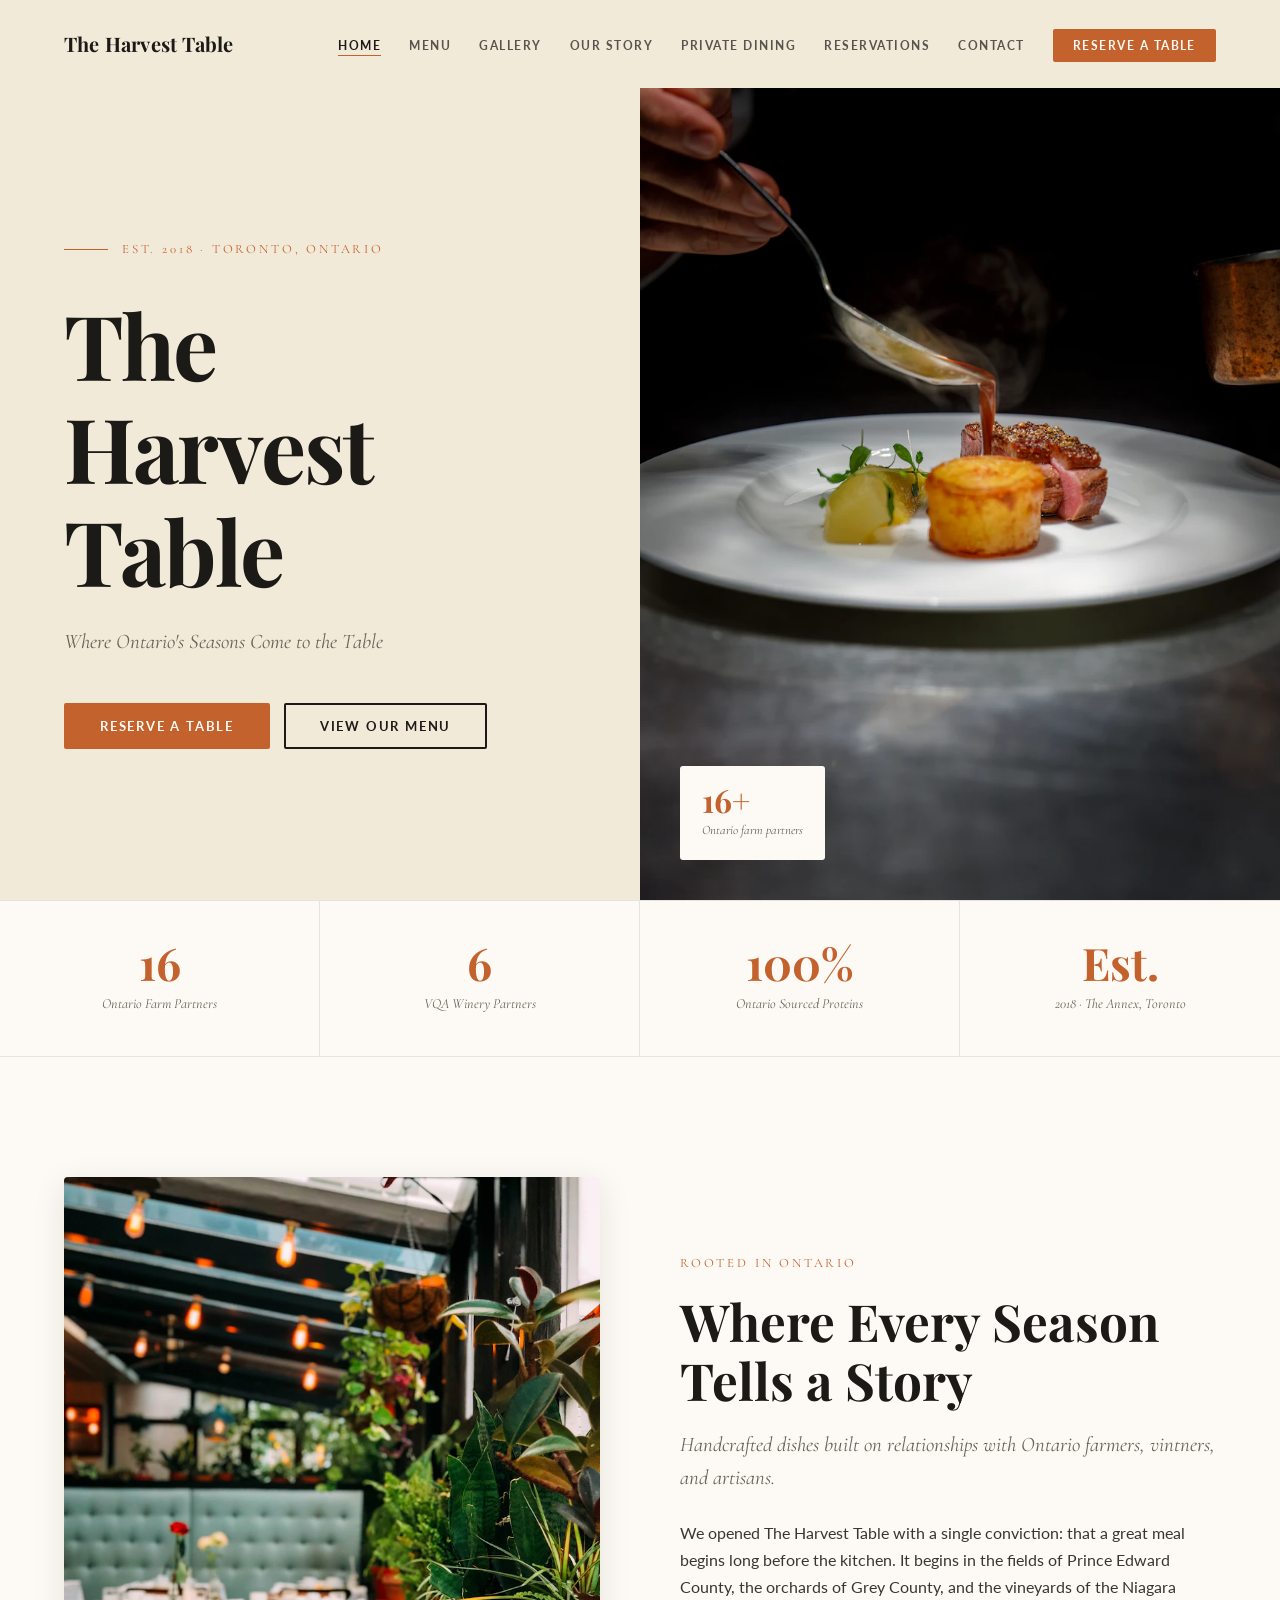
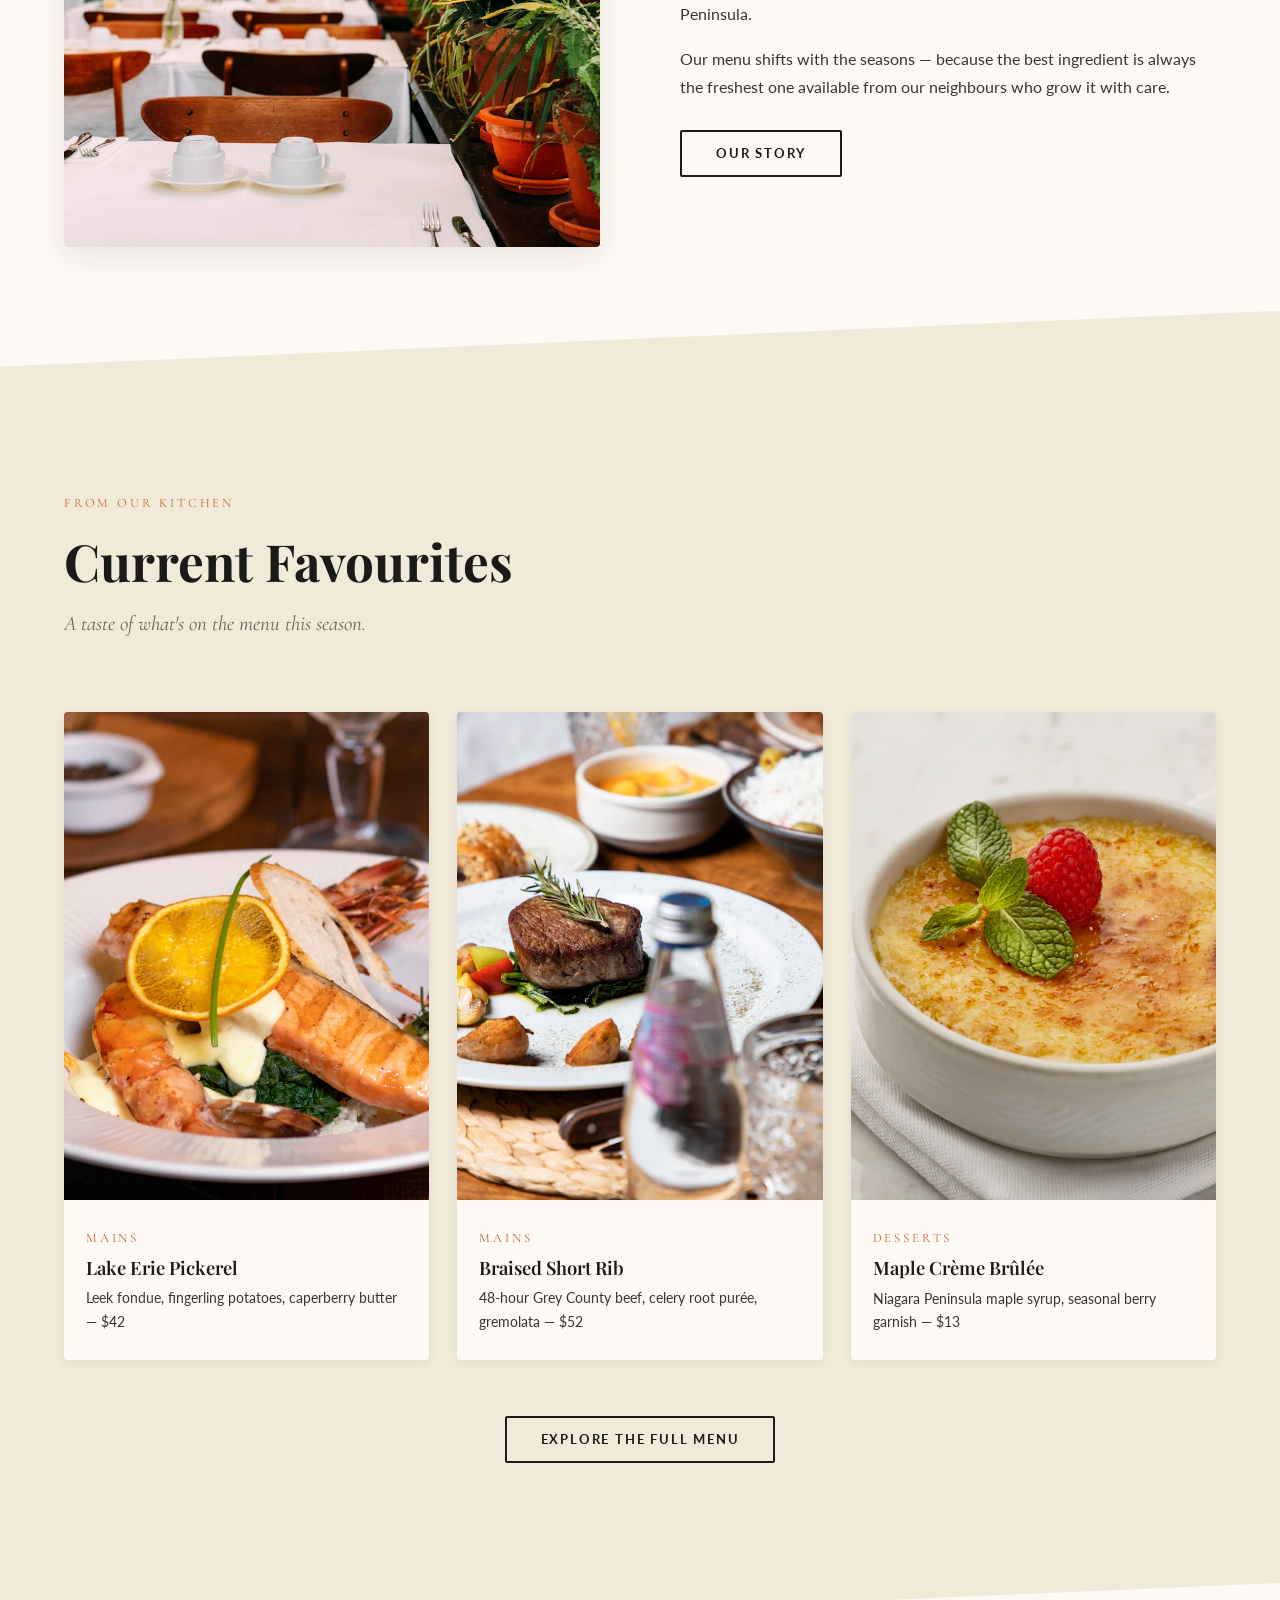
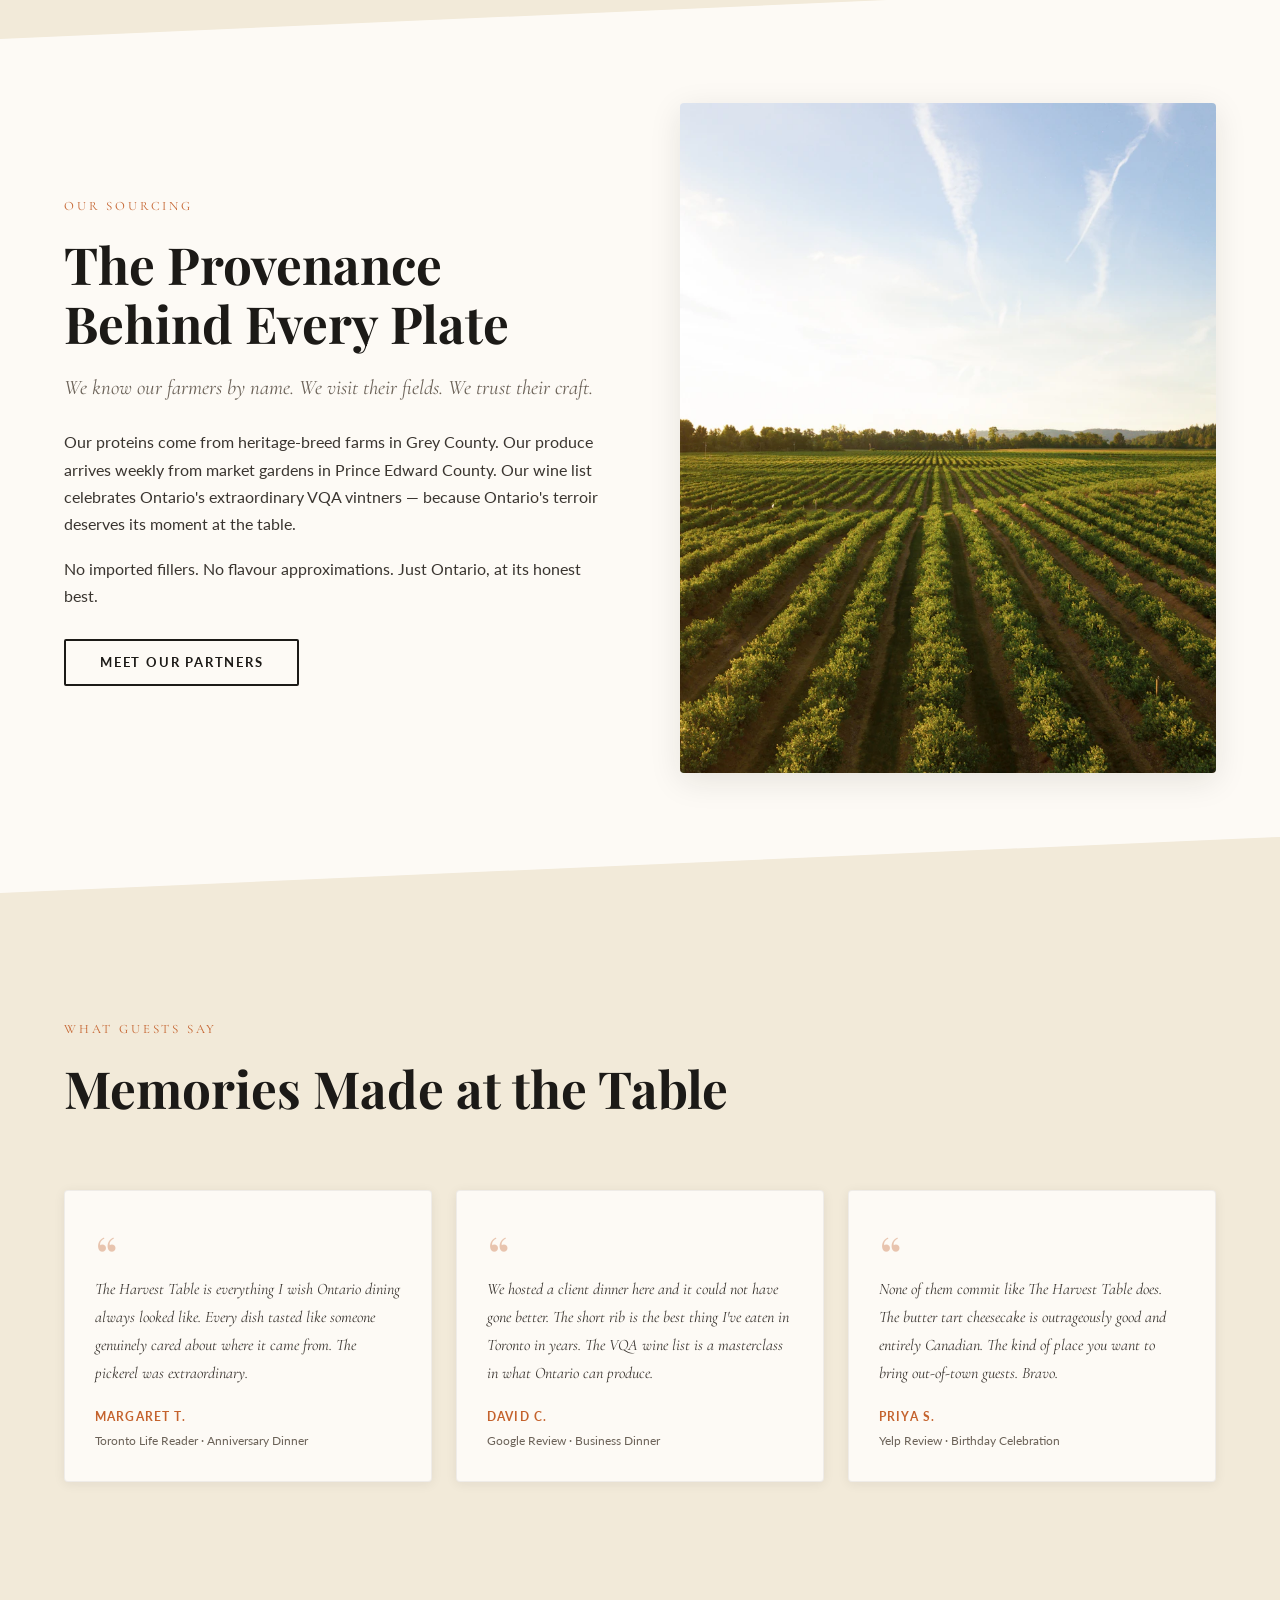
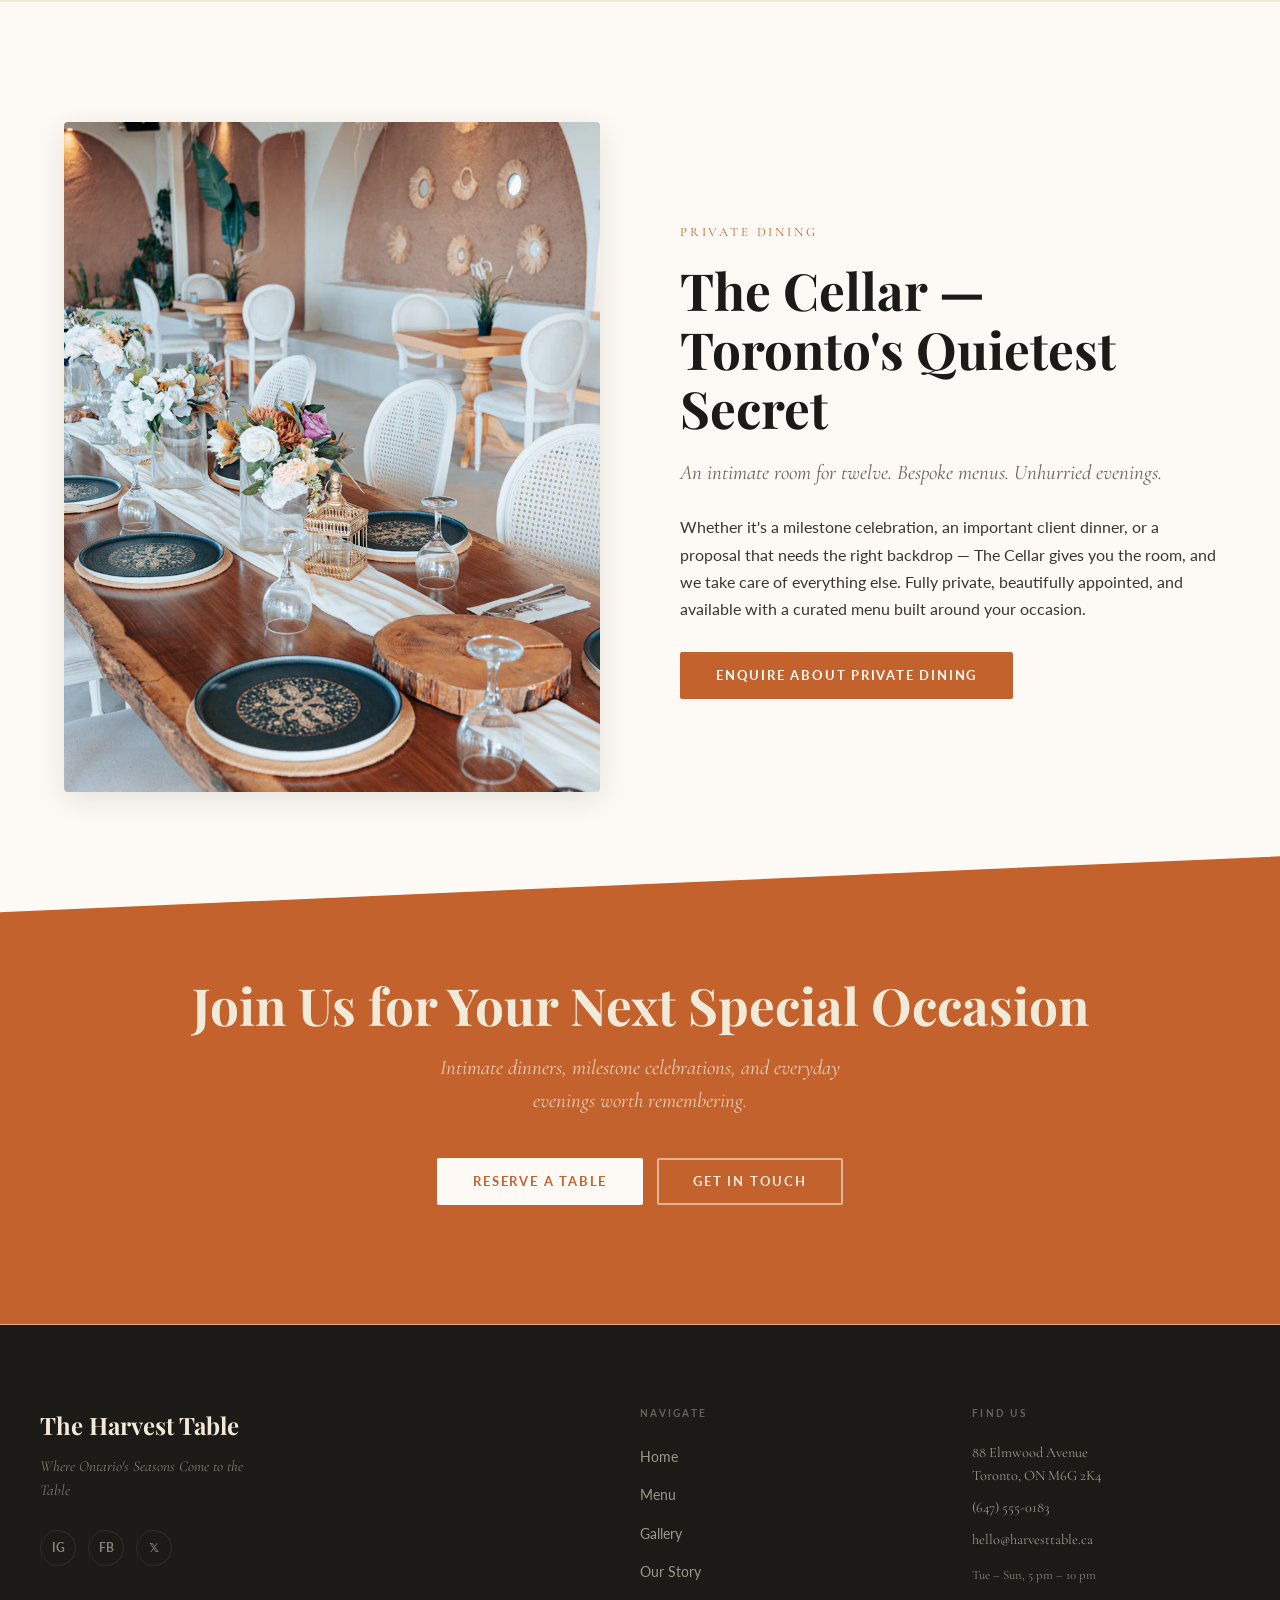
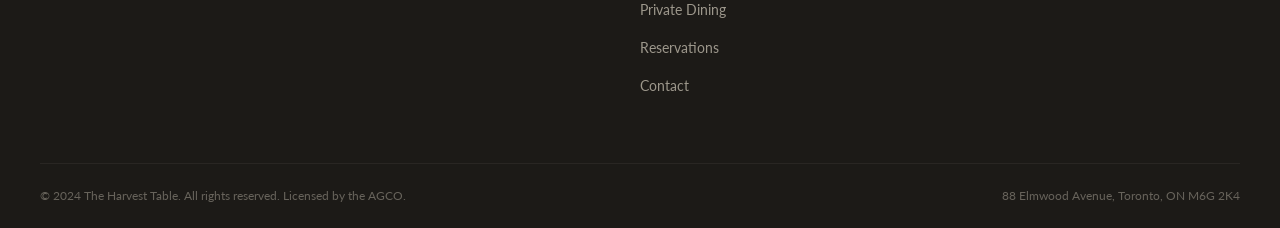
==== commit bdab0923: "Replace CSS gradient placeholders with real <img> tags Switched from background-image CSS approach t" ====
--- a/index.html
+++ b/index.html
@@ -1,4 +1,4 @@
-<!DOCTYPE html>
+﻿<!DOCTYPE html>
 <html lang="en-CA">
 <head>
   <meta charset="UTF-8" />
@@ -48,10 +48,7 @@
     </div>
   </div>
   <div class="hero__right">
-    <div class="photo-placeholder photo-placeholder--food-hero" role="img" aria-label="A beautifully plated seasonal dish from The Harvest Table kitchen">
-      <!-- PHOTO SWAP INSTRUCTIONS: Replace this div with <img src="images/hero-food.jpg" alt="..."> Recommended: 960×1080px portrait -->
-      <div class="photo-placeholder__label">Hero food photo — replace with image</div>
-    </div>
+    <img src="images/hero-food.jpg" alt="A beautifully plated seasonal dish from The Harvest Table kitchen" loading="lazy" />
     <div class="hero__badge">
       <div class="hero__badge-number">16+</div>
       <div class="hero__badge-label">Ontario farm partners</div>
@@ -83,10 +80,7 @@
 <section class="section section--white" aria-label="Introduction">
   <div class="split reveal">
     <div class="split__image">
-      <div class="photo-placeholder photo-placeholder--interior" role="img" aria-label="The warm, candlelit interior of The Harvest Table dining room">
-        <!-- PHOTO SWAP INSTRUCTIONS: Replace with images/interior-dining.jpg — 800×1000px -->
-        <div class="photo-placeholder__label">Interior dining room — replace with photo</div>
-      </div>
+      <img src="images/interior.jpg" alt="The warm, candlelit interior of The Harvest Table dining room" loading="lazy" />
     </div>
     <div class="split__text">
       <span class="label">Rooted in Ontario</span>
@@ -111,10 +105,7 @@
     <div class="dishes-grid">
       <div class="dish-card reveal reveal--delay-1">
         <div class="dish-card__image">
-          <div class="photo-placeholder photo-placeholder--dish-1" role="img" aria-label="Pan-seared Lake Erie pickerel with leek fondue and fingerling potatoes">
-            <!-- PHOTO SWAP INSTRUCTIONS: Replace with images/dish-pickerel.jpg -->
-            <div class="photo-placeholder__label">Lake Erie Pickerel</div>
-          </div>
+          <img src="images/dish-1.jpg" alt="Pan-seared Lake Erie pickerel with leek fondue and fingerling potatoes" loading="lazy" />
         </div>
         <div class="dish-card__body">
           <span class="label">Mains</span>
@@ -125,10 +116,7 @@
 
       <div class="dish-card reveal reveal--delay-2">
         <div class="dish-card__image">
-          <div class="photo-placeholder photo-placeholder--dish-2" role="img" aria-label="Braised Grey County short rib with celery root purée and gremolata">
-            <!-- PHOTO SWAP INSTRUCTIONS: Replace with images/dish-shortrib.jpg -->
-            <div class="photo-placeholder__label">Braised Short Rib</div>
-          </div>
+          <img src="images/dish-2.jpg" alt="Braised Grey County short rib with celery root purée and gremolata" loading="lazy" />
         </div>
         <div class="dish-card__body">
           <span class="label">Mains</span>
@@ -139,10 +127,7 @@
 
       <div class="dish-card reveal reveal--delay-3">
         <div class="dish-card__image">
-          <div class="photo-placeholder photo-placeholder--dish-3" role="img" aria-label="Maple Crème Brûlée with Niagara Peninsula maple syrup and seasonal berries">
-            <!-- PHOTO SWAP INSTRUCTIONS: Replace with images/dish-brulee.jpg -->
-            <div class="photo-placeholder__label">Maple Crème Brûlée</div>
-          </div>
+          <img src="images/dish-3.jpg" alt="Maple Crème Brûlée with Niagara Peninsula maple syrup and seasonal berries" loading="lazy" />
         </div>
         <div class="dish-card__body">
           <span class="label">Desserts</span>
@@ -170,10 +155,7 @@
       <a href="about.html" class="btn btn--outline">Meet Our Partners</a>
     </div>
     <div class="split__image">
-      <div class="photo-placeholder photo-placeholder--farm" role="img" aria-label="Rolling farm fields of Prince Edward County at harvest time">
-        <!-- PHOTO SWAP INSTRUCTIONS: Replace with images/farm-pec.jpg -->
-        <div class="photo-placeholder__label">Prince Edward County farm</div>
-      </div>
+      <img src="images/farm.jpg" alt="Rolling farm fields of Prince Edward County at harvest time" loading="lazy" />
     </div>
   </div>
 </section>
@@ -213,10 +195,7 @@
 <section class="section section--white" aria-label="Private dining">
   <div class="split reveal">
     <div class="split__image">
-      <div class="photo-placeholder photo-placeholder--cellar" role="img" aria-label="The intimate Cellar private dining room at The Harvest Table, set for a special occasion">
-        <!-- PHOTO SWAP INSTRUCTIONS: Replace with images/private-cellar.jpg -->
-        <div class="photo-placeholder__label">The Cellar — private dining room</div>
-      </div>
+      <img src="images/cellar.jpg" alt="The intimate Cellar private dining room at The Harvest Table, set for a special occasion" loading="lazy" />
     </div>
     <div class="split__text">
       <span class="label">Private Dining</span>
--- a/styles.css
+++ b/styles.css
@@ -1395,3 +1395,57 @@
 
   .tab-btn { padding: 16px 18px; font-size: 0.68rem; }
 }
+
+/* ─── Real photo img tag styles ─────────────────────────────────────── */
+
+/* Page hero background image — fills the section absolutely */
+.page-hero__bg-img {
+  position: absolute;
+  inset: 0;
+  width: 100%;
+  height: 100%;
+  object-fit: cover;
+  object-position: center;
+  display: block;
+}
+
+/* Hero right panel — fills the full height column */
+.hero__right img {
+  position: absolute;
+  inset: 0;
+  width: 100%;
+  height: 100%;
+  object-fit: cover;
+  object-position: center;
+  display: block;
+}
+
+/* Split section images — fill the aspect-ratio container */
+.split__image img {
+  width: 100%;
+  height: 100%;
+  object-fit: cover;
+  object-position: center;
+  display: block;
+}
+
+/* Dish cards — fill the fixed-height image box */
+.dish-card__image img {
+  width: 100%;
+  height: 100%;
+  object-fit: cover;
+  object-position: center;
+  display: block;
+}
+
+/* Gallery items — fill the container */
+.gallery-item img {
+  width: 100%;
+  height: 100%;
+  object-fit: cover;
+  object-position: center;
+  display: block;
+}
+
+/* Hide the text label overlays now that real images are showing */
+.photo-placeholder__label { display: none; }
